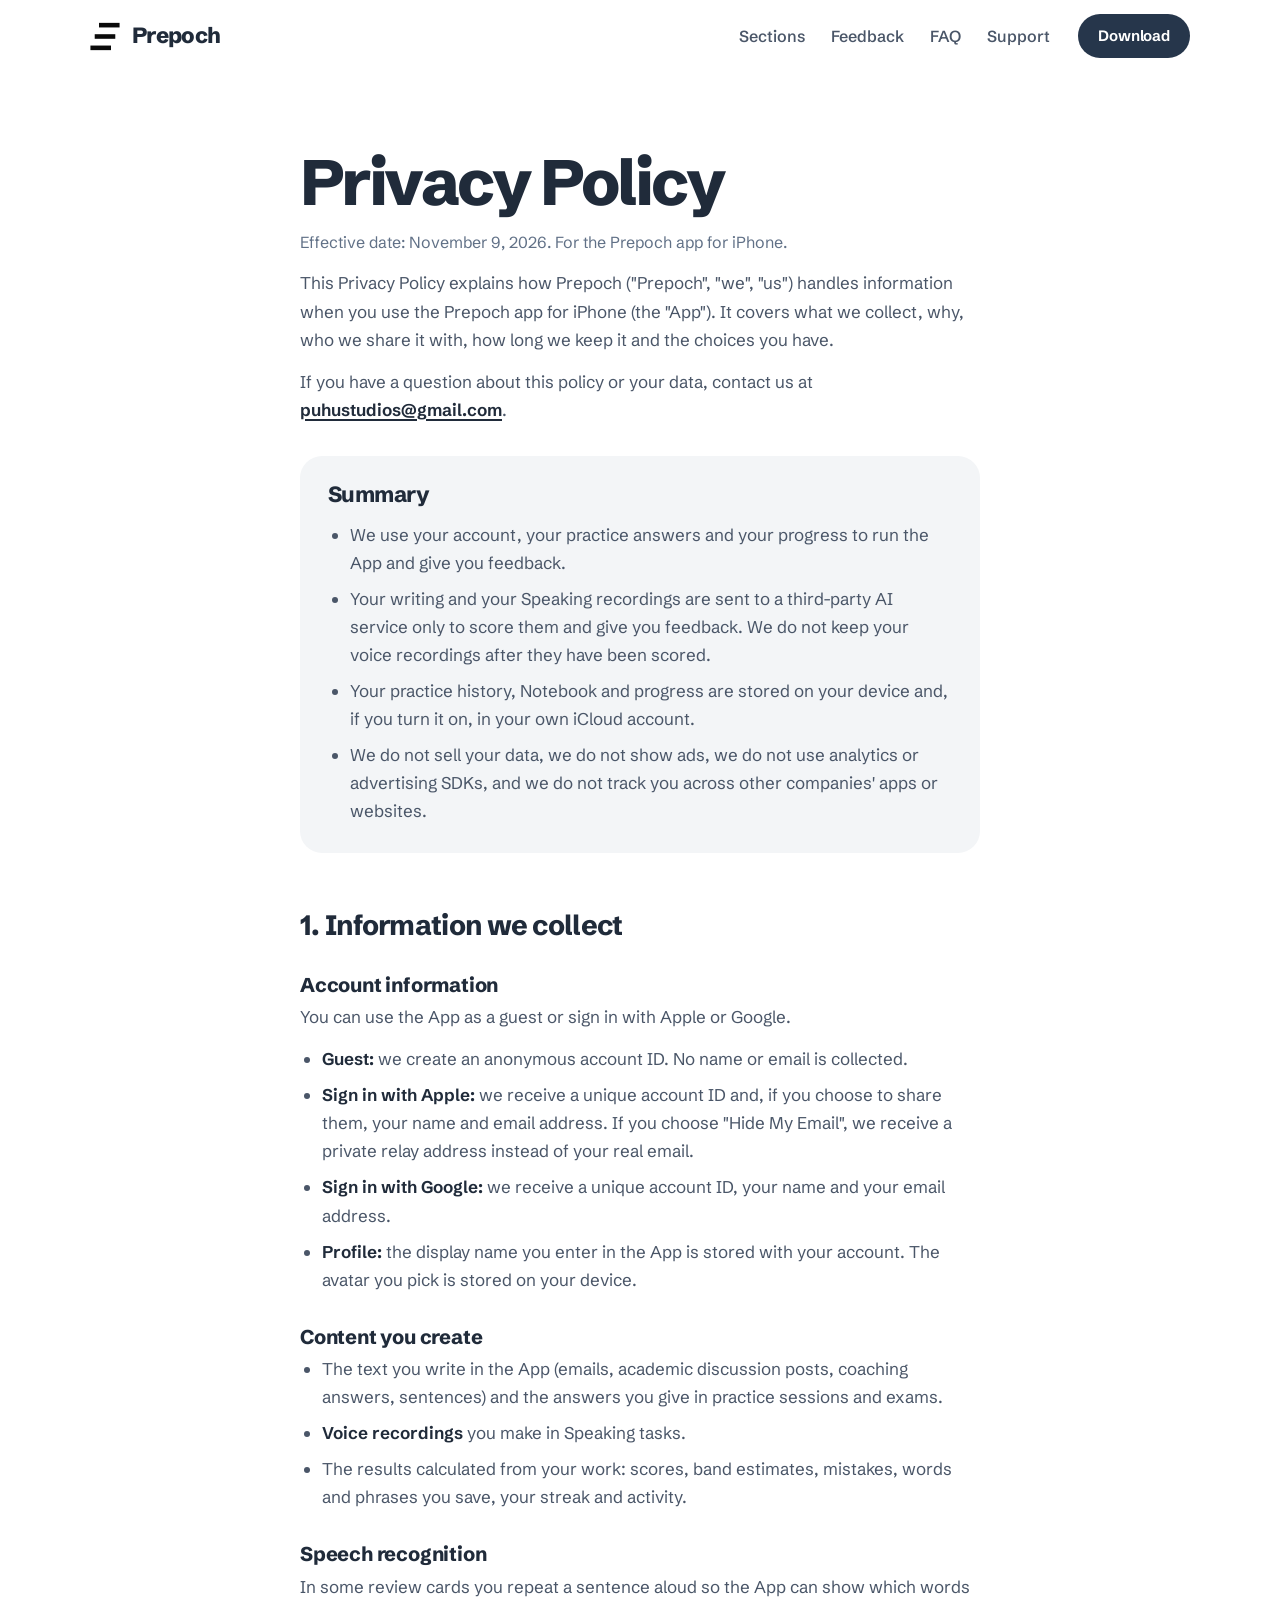
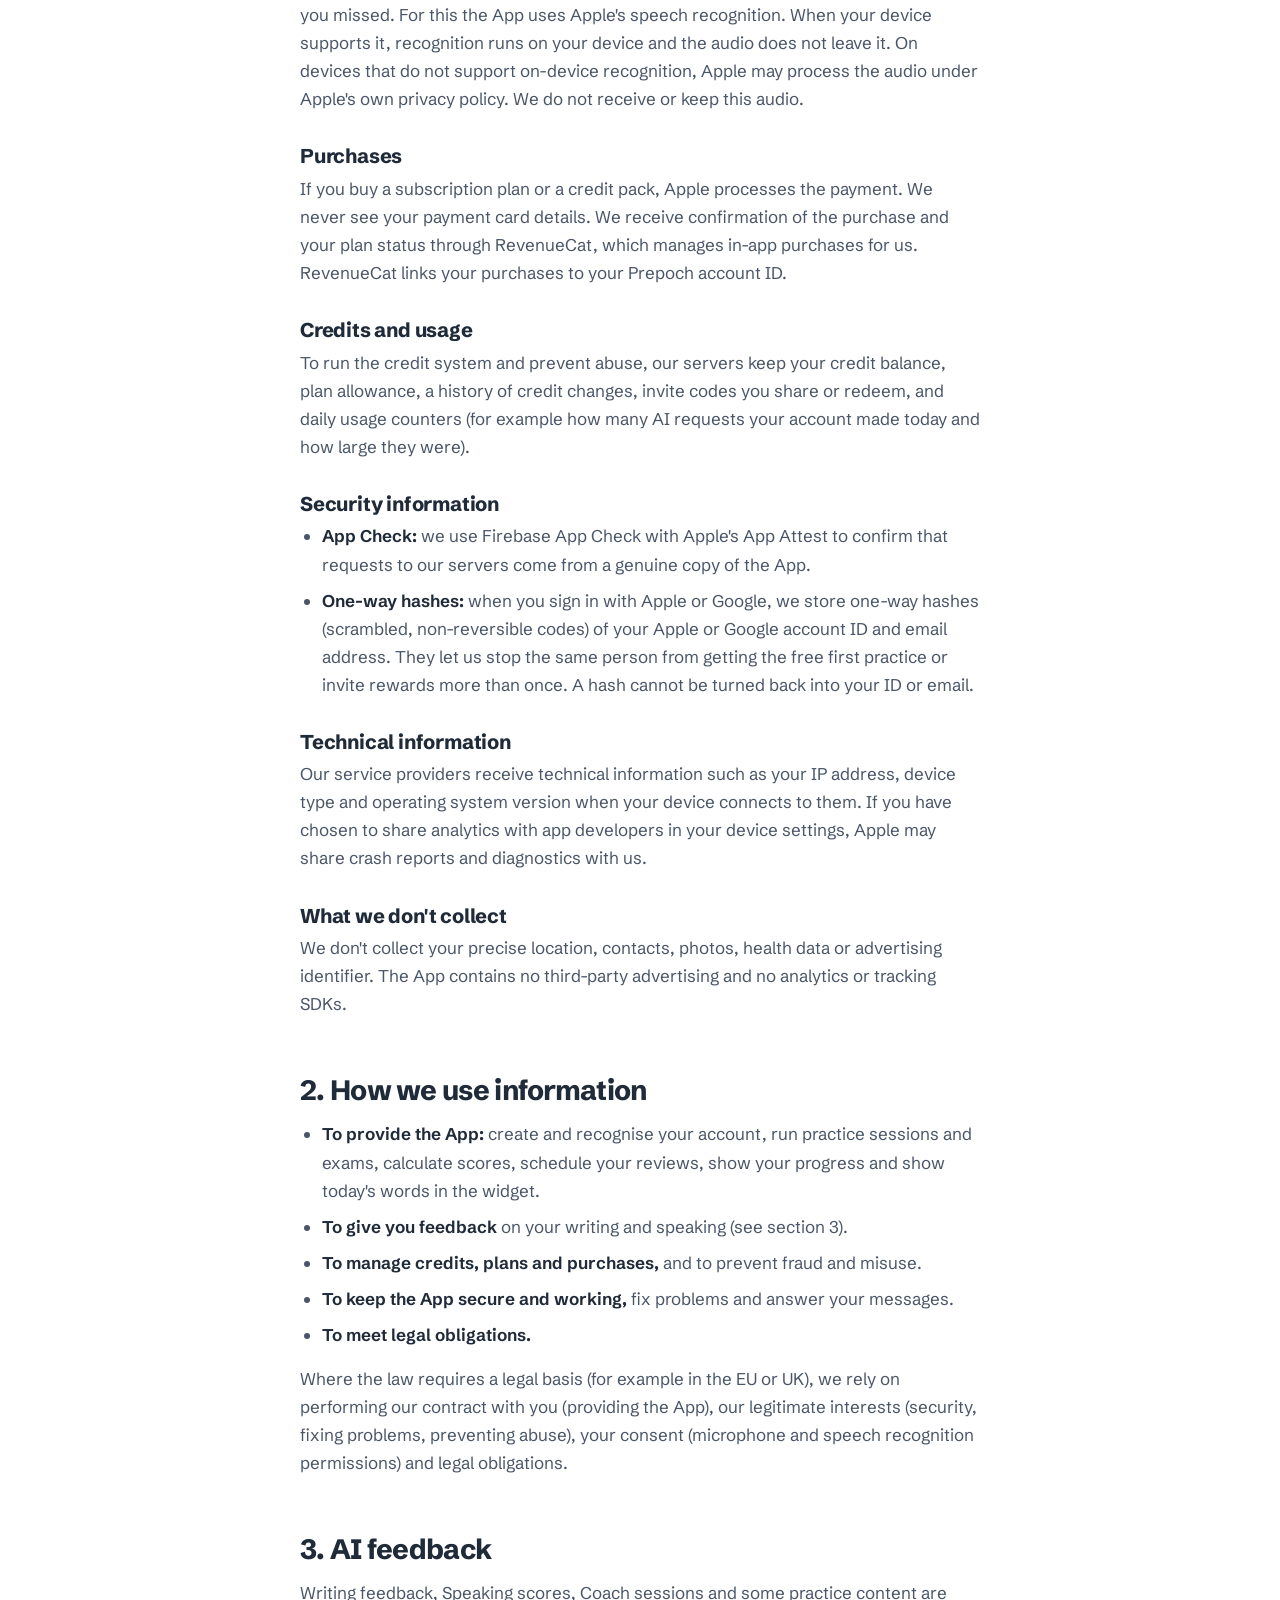
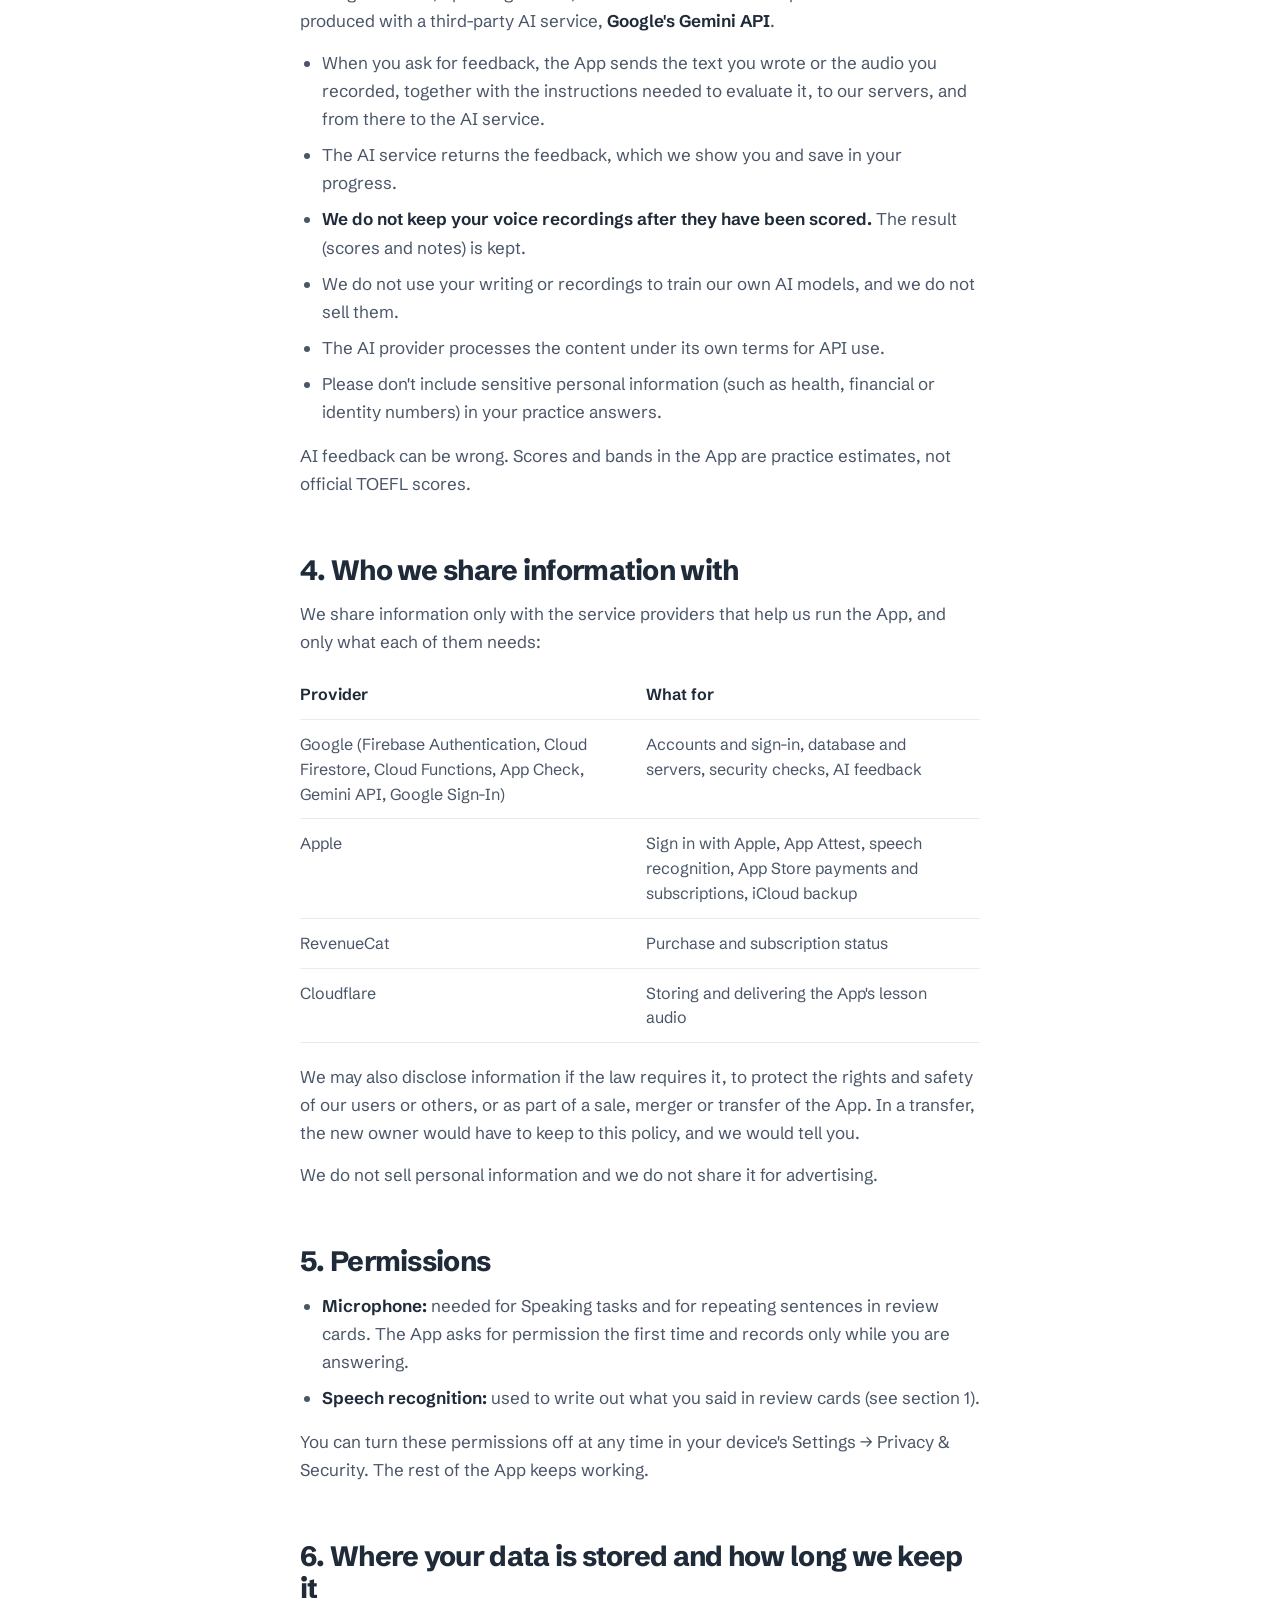
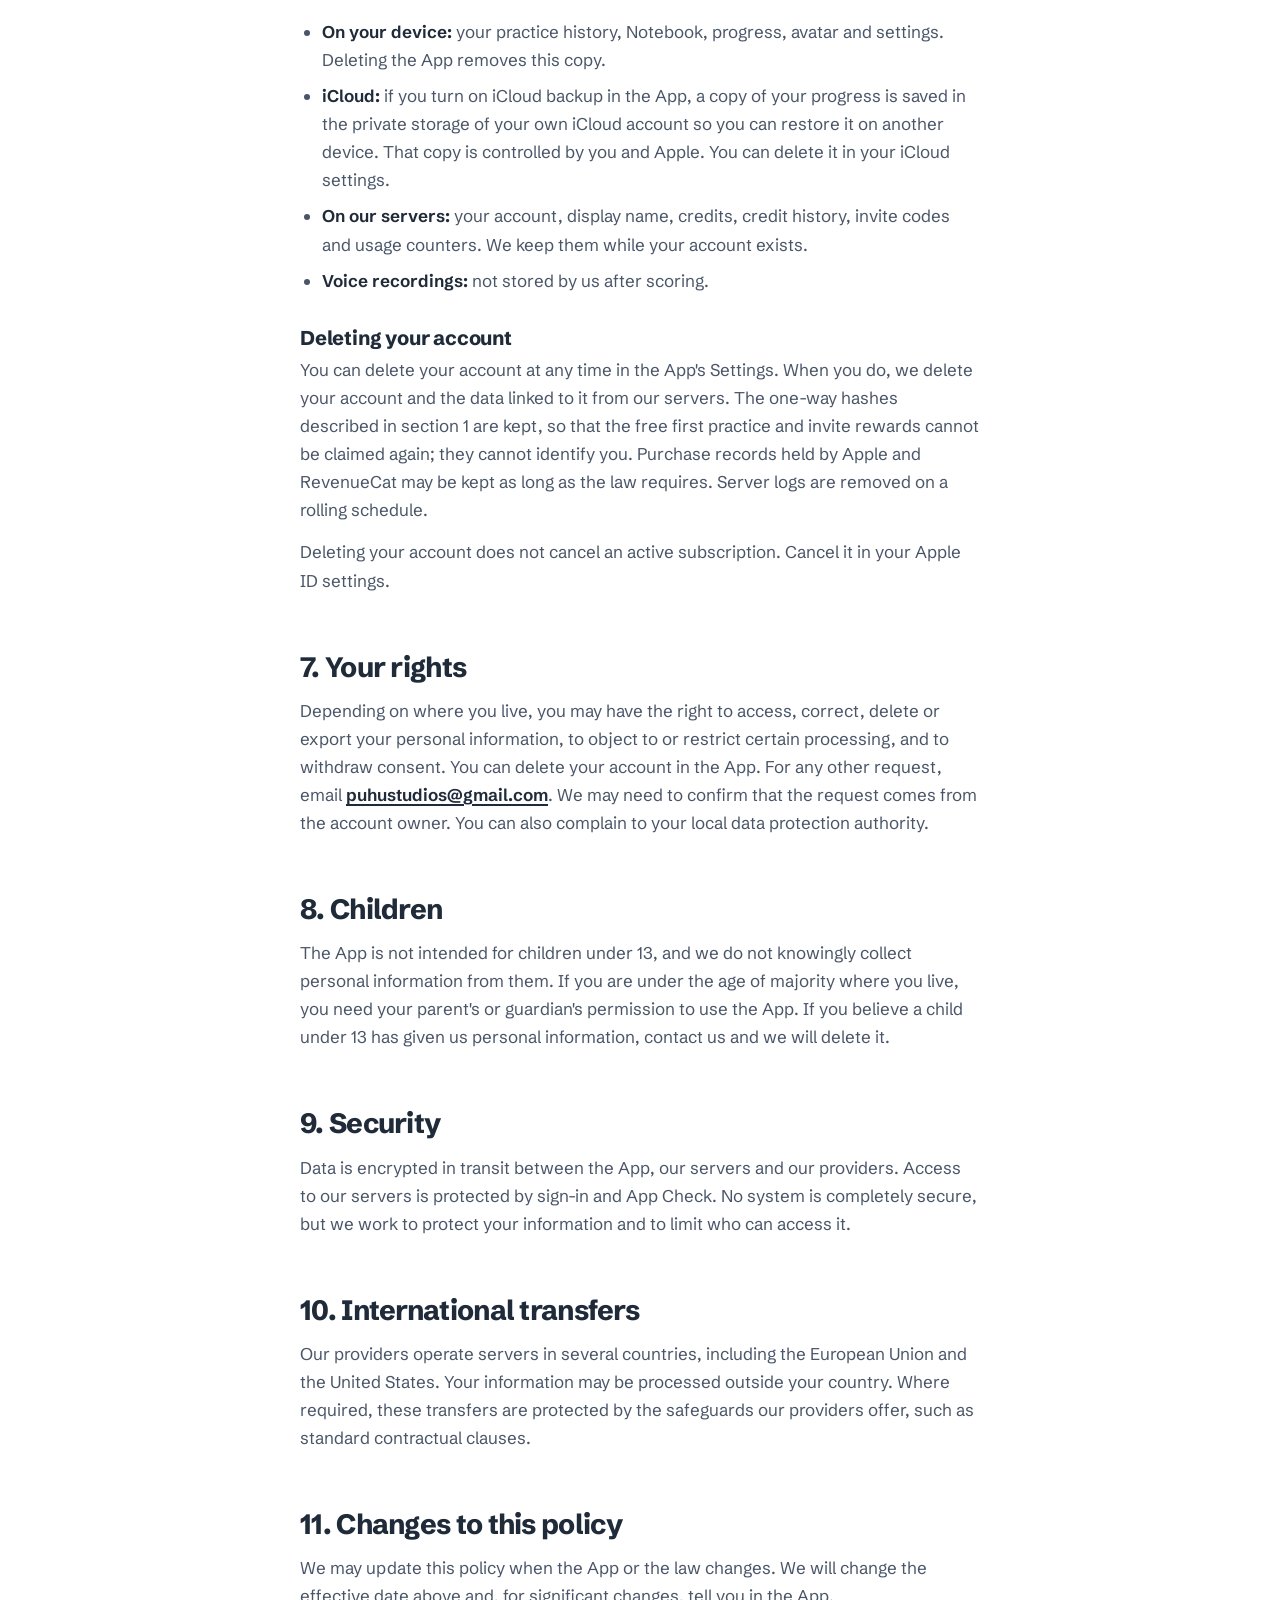
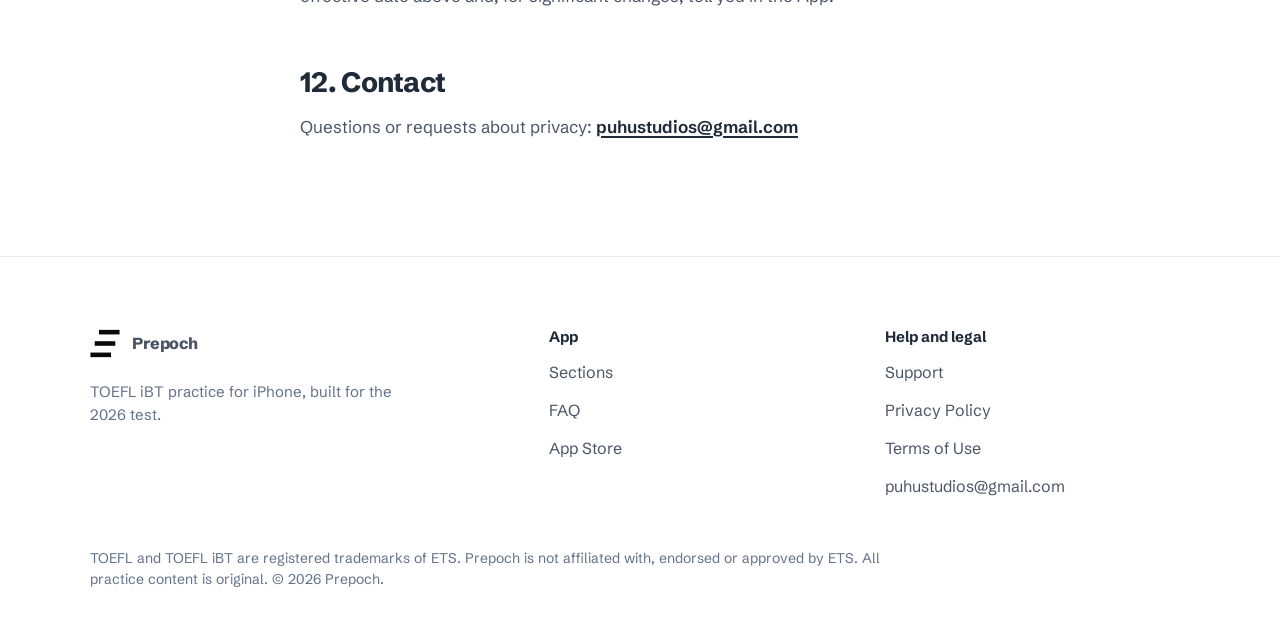
==== privacy.html @ bb74ba10 "Prepoch website" ====
<!doctype html>
<html lang="en">
<head>
<meta charset="utf-8">
<meta name="viewport" content="width=device-width, initial-scale=1">
<title>Privacy Policy | Prepoch</title>
<meta name="description" content="How Prepoch handles your information: what we collect, why, who we share it with and your choices.">
<meta name="theme-color" content="#FFFFFF">
<meta property="og:title" content="Privacy Policy | Prepoch">
<meta property="og:description" content="How Prepoch handles your information: what we collect, why, who we share it with and your choices.">
<meta property="og:image" content="assets/shots/today.webp">
<link rel="icon" type="image/svg+xml" href="assets/brand/mark.svg">
<link rel="icon" type="image/png" href="assets/brand/favicon.png">
<link rel="apple-touch-icon" href="assets/brand/apple-touch-icon.png">
<link rel="preconnect" href="https://fonts.googleapis.com">
<link rel="preconnect" href="https://fonts.gstatic.com" crossorigin>
<link href="https://fonts.googleapis.com/css2?family=Schibsted+Grotesk:wght@400..900&display=swap" rel="stylesheet">
<link rel="stylesheet" href="styles.css">
</head>
<body class="page-privacy">
<a class="skip" href="#main">Skip to content</a>
<header class="site-head">
  <div class="wrap head-row">
    <a class="brand" href="index.html" aria-label="Prepoch home"><img src="assets/brand/mark.svg" alt="" width="30" height="29">Prepoch</a>
    <nav class="nav" aria-label="Main">
      <a href="index.html#sections">Sections</a>
      <a href="index.html#feedback">Feedback</a>
      <a href="index.html#faq">FAQ</a>
      <a href="support.html">Support</a>
    </nav>
    <a class="btn" href="https://apps.apple.com/app/id6819005801">Download</a>
  </div>
</header>
<main id="main" class="doc">
  <h1>Privacy Policy</h1>
  <p class="meta">Effective date: November 9, 2026. For the Prepoch app for iPhone.</p>
  <p>This Privacy Policy explains how Prepoch ("Prepoch", "we", "us") handles information when you use the Prepoch app for iPhone (the "App"). It covers what we collect, why, who we share it with, how long we keep it and the choices you have.</p>
<p>If you have a question about this policy or your data, contact us at <strong><a href="mailto:puhustudios@gmail.com">puhustudios@gmail.com</a></strong>.</p>
<div class="summary-box"><h2>Summary</h2><ul><li>We use your account, your practice answers and your progress to run the App and give you feedback.</li><li>Your writing and your Speaking recordings are sent to a third-party AI service only to score them and give you feedback. We do not keep your voice recordings after they have been scored.</li><li>Your practice history, Notebook and progress are stored on your device and, if you turn it on, in your own iCloud account.</li><li>We do not sell your data, we do not show ads, we do not use analytics or advertising SDKs, and we do not track you across other companies' apps or websites.</li></ul></div>
<h2>1. Information we collect</h2>
<h3>Account information</h3>
<p>You can use the App as a guest or sign in with Apple or Google.</p>
<ul><li><strong>Guest:</strong> we create an anonymous account ID. No name or email is collected.</li><li><strong>Sign in with Apple:</strong> we receive a unique account ID and, if you choose to share them, your name and email address. If you choose "Hide My Email", we receive a private relay address instead of your real email.</li><li><strong>Sign in with Google:</strong> we receive a unique account ID, your name and your email address.</li><li><strong>Profile:</strong> the display name you enter in the App is stored with your account. The avatar you pick is stored on your device.</li></ul>
<h3>Content you create</h3>
<ul><li>The text you write in the App (emails, academic discussion posts, coaching answers, sentences) and the answers you give in practice sessions and exams.</li><li><strong>Voice recordings</strong> you make in Speaking tasks.</li><li>The results calculated from your work: scores, band estimates, mistakes, words and phrases you save, your streak and activity.</li></ul>
<h3>Speech recognition</h3>
<p>In some review cards you repeat a sentence aloud so the App can show which words you missed. For this the App uses Apple's speech recognition. When your device supports it, recognition runs on your device and the audio does not leave it. On devices that do not support on-device recognition, Apple may process the audio under Apple's own privacy policy. We do not receive or keep this audio.</p>
<h3>Purchases</h3>
<p>If you buy a subscription plan or a credit pack, Apple processes the payment. We never see your payment card details. We receive confirmation of the purchase and your plan status through RevenueCat, which manages in-app purchases for us. RevenueCat links your purchases to your Prepoch account ID.</p>
<h3>Credits and usage</h3>
<p>To run the credit system and prevent abuse, our servers keep your credit balance, plan allowance, a history of credit changes, invite codes you share or redeem, and daily usage counters (for example how many AI requests your account made today and how large they were).</p>
<h3>Security information</h3>
<ul><li><strong>App Check:</strong> we use Firebase App Check with Apple's App Attest to confirm that requests to our servers come from a genuine copy of the App.</li><li><strong>One-way hashes:</strong> when you sign in with Apple or Google, we store one-way hashes (scrambled, non-reversible codes) of your Apple or Google account ID and email address. They let us stop the same person from getting the free first practice or invite rewards more than once. A hash cannot be turned back into your ID or email.</li></ul>
<h3>Technical information</h3>
<p>Our service providers receive technical information such as your IP address, device type and operating system version when your device connects to them. If you have chosen to share analytics with app developers in your device settings, Apple may share crash reports and diagnostics with us.</p>
<h3>What we don't collect</h3>
<p>We don't collect your precise location, contacts, photos, health data or advertising identifier. The App contains no third-party advertising and no analytics or tracking SDKs.</p>
<h2>2. How we use information</h2>
<ul><li><strong>To provide the App:</strong> create and recognise your account, run practice sessions and exams, calculate scores, schedule your reviews, show your progress and show today's words in the widget.</li><li><strong>To give you feedback</strong> on your writing and speaking (see section 3).</li><li><strong>To manage credits, plans and purchases,</strong> and to prevent fraud and misuse.</li><li><strong>To keep the App secure and working,</strong> fix problems and answer your messages.</li><li><strong>To meet legal obligations.</strong></li></ul>
<p>Where the law requires a legal basis (for example in the EU or UK), we rely on performing our contract with you (providing the App), our legitimate interests (security, fixing problems, preventing abuse), your consent (microphone and speech recognition permissions) and legal obligations.</p>
<h2>3. AI feedback</h2>
<p>Writing feedback, Speaking scores, Coach sessions and some practice content are produced with a third-party AI service, <strong>Google's Gemini API</strong>.</p>
<ul><li>When you ask for feedback, the App sends the text you wrote or the audio you recorded, together with the instructions needed to evaluate it, to our servers, and from there to the AI service.</li><li>The AI service returns the feedback, which we show you and save in your progress.</li><li><strong>We do not keep your voice recordings after they have been scored.</strong> The result (scores and notes) is kept.</li><li>We do not use your writing or recordings to train our own AI models, and we do not sell them.</li><li>The AI provider processes the content under its own terms for API use.</li><li>Please don't include sensitive personal information (such as health, financial or identity numbers) in your practice answers.</li></ul>
<p>AI feedback can be wrong. Scores and bands in the App are practice estimates, not official TOEFL scores.</p>
<h2>4. Who we share information with</h2>
<p>We share information only with the service providers that help us run the App, and only what each of them needs:</p>
<table><thead><tr><th>Provider</th><th>What for</th></tr></thead><tbody><tr><td>Google (Firebase Authentication, Cloud Firestore, Cloud Functions, App Check, Gemini API, Google Sign-In)</td><td>Accounts and sign-in, database and servers, security checks, AI feedback</td></tr><tr><td>Apple</td><td>Sign in with Apple, App Attest, speech recognition, App Store payments and subscriptions, iCloud backup</td></tr><tr><td>RevenueCat</td><td>Purchase and subscription status</td></tr><tr><td>Cloudflare</td><td>Storing and delivering the App's lesson audio</td></tr></tbody></table>
<p>We may also disclose information if the law requires it, to protect the rights and safety of our users or others, or as part of a sale, merger or transfer of the App. In a transfer, the new owner would have to keep to this policy, and we would tell you.</p>
<p>We do not sell personal information and we do not share it for advertising.</p>
<h2>5. Permissions</h2>
<ul><li><strong>Microphone:</strong> needed for Speaking tasks and for repeating sentences in review cards. The App asks for permission the first time and records only while you are answering.</li><li><strong>Speech recognition:</strong> used to write out what you said in review cards (see section 1).</li></ul>
<p>You can turn these permissions off at any time in your device's Settings → Privacy &amp; Security. The rest of the App keeps working.</p>
<h2>6. Where your data is stored and how long we keep it</h2>
<ul><li><strong>On your device:</strong> your practice history, Notebook, progress, avatar and settings. Deleting the App removes this copy.</li><li><strong>iCloud:</strong> if you turn on iCloud backup in the App, a copy of your progress is saved in the private storage of your own iCloud account so you can restore it on another device. That copy is controlled by you and Apple. You can delete it in your iCloud settings.</li><li><strong>On our servers:</strong> your account, display name, credits, credit history, invite codes and usage counters. We keep them while your account exists.</li><li><strong>Voice recordings:</strong> not stored by us after scoring.</li></ul>
<h3>Deleting your account</h3>
<p>You can delete your account at any time in the App's Settings. When you do, we delete your account and the data linked to it from our servers. The one-way hashes described in section 1 are kept, so that the free first practice and invite rewards cannot be claimed again; they cannot identify you. Purchase records held by Apple and RevenueCat may be kept as long as the law requires. Server logs are removed on a rolling schedule.</p>
<p>Deleting your account does not cancel an active subscription. Cancel it in your Apple ID settings.</p>
<h2>7. Your rights</h2>
<p>Depending on where you live, you may have the right to access, correct, delete or export your personal information, to object to or restrict certain processing, and to withdraw consent. You can delete your account in the App. For any other request, email <strong><a href="mailto:puhustudios@gmail.com">puhustudios@gmail.com</a></strong>. We may need to confirm that the request comes from the account owner. You can also complain to your local data protection authority.</p>
<h2>8. Children</h2>
<p>The App is not intended for children under 13, and we do not knowingly collect personal information from them. If you are under the age of majority where you live, you need your parent's or guardian's permission to use the App. If you believe a child under 13 has given us personal information, contact us and we will delete it.</p>
<h2>9. Security</h2>
<p>Data is encrypted in transit between the App, our servers and our providers. Access to our servers is protected by sign-in and App Check. No system is completely secure, but we work to protect your information and to limit who can access it.</p>
<h2>10. International transfers</h2>
<p>Our providers operate servers in several countries, including the European Union and the United States. Your information may be processed outside your country. Where required, these transfers are protected by the safeguards our providers offer, such as standard contractual clauses.</p>
<h2>11. Changes to this policy</h2>
<p>We may update this policy when the App or the law changes. We will change the effective date above and, for significant changes, tell you in the App.</p>
<h2>12. Contact</h2>
<p>Questions or requests about privacy: <strong><a href="mailto:puhustudios@gmail.com">puhustudios@gmail.com</a></strong></p>
</main>
<footer class="site-foot">
  <div class="wrap">
    <div class="foot-grid">
      <div>
        <a class="brand" href="index.html"><img src="assets/brand/mark.svg" alt="" width="30" height="29">Prepoch</a>
        <p class="small" style="margin-top:14px;max-width:22em">TOEFL iBT practice for iPhone, built for the 2026 test.</p>
      </div>
      <div>
        <h2>App</h2>
        <ul>
          <li><a href="index.html#sections">Sections</a></li>
          <li><a href="index.html#faq">FAQ</a></li>
          <li><a href="https://apps.apple.com/app/id6819005801">App Store</a></li>
        </ul>
      </div>
      <div>
        <h2>Help and legal</h2>
        <ul>
          <li><a href="support.html">Support</a></li>
          <li><a href="privacy.html">Privacy Policy</a></li>
          <li><a href="terms.html">Terms of Use</a></li>
          <li><a href="mailto:puhustudios@gmail.com">puhustudios@gmail.com</a></li>
        </ul>
      </div>
    </div>
    <p class="foot-note">TOEFL and TOEFL iBT are registered trademarks of ETS. Prepoch is not affiliated with, endorsed or approved by ETS. All practice content is original. © 2026 Prepoch.</p>
  </div>
</footer>
<script>
  // The header gets a hairline once the page has scrolled.
  const h = document.querySelector('.site-head');
  const onScroll = () => h.classList.toggle('scrolled', window.scrollY > 8);
  addEventListener('scroll', onScroll, { passive: true }); onScroll();
</script>
</body>
</html>
---- styles.css ----
/* Prepoch website — 10 Nov 2026.
   The page is built like the app's Study screen: a white page, navy ink, and the app's own category colours used
   as large flat blocks with the real screens rising out of them. One family (Schibsted Grotesk), no gradients,
   no card shadows. */

:root {
  --ink: #202B3A;
  --ink-2: #4A5668;
  --muted: #617187;
  --navy: #26364B;
  --navy-press: #1C2A3B;
  --page: #FFFFFF;
  --surface: #F3F5F7;
  --line: #E8EBEF;

  --reading: #80CCA3;
  --listening: #F18E7D;
  --writing: #D1E7F5;
  --speaking: #F6E69B;
  --vocabulary: #B49AF5;
  --grammar: #F8C1E2;
  --warmup: #F4BD85;
  --review: #D2ED86;

  --font: "Schibsted Grotesk", system-ui, -apple-system, "Segoe UI", sans-serif;
  --max: 1180px;
  --gutter: clamp(16px, 4vw, 40px);
  --r-block: 32px;
  --r-phone: 34px;
}

*, *::before, *::after { box-sizing: border-box; }
html { -webkit-text-size-adjust: 100%; scroll-behavior: smooth; }
@media (prefers-reduced-motion: reduce) { html { scroll-behavior: auto; } }
body {
  margin: 0;
  background: var(--page);
  color: var(--ink);
  font-family: var(--font);
  font-size: 18px;
  line-height: 1.55;
  -webkit-font-smoothing: antialiased;
  text-rendering: optimizeLegibility;
}
img { display: block; max-width: 100%; height: auto; }
a { color: inherit; }
:focus-visible { outline: 3px solid var(--navy); outline-offset: 3px; border-radius: 6px; }

.wrap { width: 100%; max-width: var(--max); margin: 0 auto; padding: 0 var(--gutter); }
.skip { position: absolute; left: -9999px; top: 8px; background: var(--navy); color: #fff; padding: 10px 16px; border-radius: 10px; z-index: 10; }
.skip:focus { left: 16px; }

/* ── Type ─────────────────────────────────────────── */
h1, h2, h3 { margin: 0; color: var(--ink); font-weight: 750; letter-spacing: -0.025em; }
h1 { font-size: clamp(46px, 7.4vw, 92px); line-height: 0.98; letter-spacing: -0.04em; font-weight: 800; }
h2 { font-size: clamp(34px, 4.6vw, 58px); line-height: 1.02; letter-spacing: -0.035em; }
h3 { font-size: clamp(26px, 2.6vw, 34px); line-height: 1.08; }
p { margin: 0; }
.lede { font-size: clamp(19px, 1.7vw, 22px); line-height: 1.5; color: var(--ink-2); max-width: 36em; }
.small { font-size: 15px; color: var(--muted); }

/* ── Buttons ─────────────────────────────────────── */
.btn {
  display: inline-flex; align-items: center; justify-content: center; gap: 10px;
  min-height: 56px; padding: 0 28px; border-radius: 999px;
  background: var(--navy); color: #fff; text-decoration: none;
  font-weight: 650; font-size: 17px; letter-spacing: -0.01em;
  transition: background-color .15s ease;
}
.btn:hover { background: var(--navy-press); }
.btn svg { width: 18px; height: 18px; flex: none; }
.link { font-weight: 600; text-decoration: underline; text-decoration-thickness: 1.5px; text-underline-offset: 4px; }
.link:hover { text-decoration-color: var(--muted); }

/* ── Header ──────────────────────────────────────── */
.site-head { position: sticky; top: 0; z-index: 5; background: rgba(255,255,255,.92); backdrop-filter: saturate(1.4) blur(14px); -webkit-backdrop-filter: saturate(1.4) blur(14px); border-bottom: 1px solid transparent; }
.site-head.scrolled { border-bottom-color: var(--line); }
.head-row { display: flex; align-items: center; gap: 28px; min-height: 72px; }
.brand { display: inline-flex; align-items: center; gap: 12px; text-decoration: none; font-weight: 800; font-size: 22px; letter-spacing: -0.03em; }
.brand img { width: 30px; height: 29px; }   /* the app's three-step mark, no tile */
.nav { display: flex; gap: 26px; margin-left: auto; }
.nav a { text-decoration: none; font-size: 16px; font-weight: 550; color: var(--ink-2); }
.nav a:hover { color: var(--ink); }
.head-row .btn { min-height: 44px; padding: 0 20px; font-size: 15px; }
@media (max-width: 820px) { .nav { display: none; } .head-row .btn { margin-left: auto; } }

/* ── Hero ────────────────────────────────────────── */
.hero { padding: clamp(40px, 7vw, 96px) 0 clamp(56px, 8vw, 110px); }
.hero-grid { display: grid; grid-template-columns: 1.15fr 0.85fr; gap: clamp(32px, 5vw, 72px); align-items: center; }
.hero h1 { max-width: 9.5em; }
.hero .lede { margin-top: 28px; }
.hero-actions { display: flex; flex-wrap: wrap; align-items: center; gap: 18px 26px; margin-top: 36px; }
.hero-note { margin-top: 18px; font-size: 15px; color: var(--muted); }
.hero-art { position: relative; background: var(--review); border-radius: var(--r-block); padding: 40px 0 0; overflow: hidden; display: flex; justify-content: center; min-height: 560px; }
.hero-art .phone { width: min(78%, 330px); }
@media (max-width: 900px) {
  .hero-grid { grid-template-columns: 1fr; }
  .hero-art { min-height: 0; padding-top: 32px; max-height: 620px; }
}

/* ── Phone (a screen in a white bezel that runs off the bottom, as in the App Store images) ── */
.phone {
  background: #fff; padding: 9px 9px 0; border-radius: var(--r-phone) var(--r-phone) 0 0;
  box-shadow: 0 30px 60px -28px rgba(32, 43, 58, .45);
}
.phone img { border-radius: calc(var(--r-phone) - 9px) calc(var(--r-phone) - 9px) 0 0; width: 100%; }

/* ── Intro to the six cards ─────────────────────── */
.section { padding: clamp(56px, 7vw, 104px) 0; }
.section-head { display: grid; grid-template-columns: 1fr 1fr; gap: 24px 64px; align-items: end; margin-bottom: clamp(36px, 5vw, 64px); }
.section-head .lede { justify-self: start; }
@media (max-width: 820px) { .section-head { grid-template-columns: 1fr; } }

/* ── The six study cards: the page's one bold move ── */
.cards { display: grid; grid-template-columns: repeat(2, 1fr); gap: clamp(14px, 1.8vw, 24px); }
.card {
  position: relative; overflow: hidden; border-radius: var(--r-block);
  padding: clamp(28px, 3.4vw, 44px) clamp(26px, 3.4vw, 44px) 0;
  min-height: 640px; display: flex; flex-direction: column;
}
.card h3 { font-size: clamp(34px, 3.6vw, 48px); letter-spacing: -0.035em; }
.card p { margin-top: 12px; font-size: 17px; line-height: 1.5; color: var(--ink); max-width: 25em; opacity: .86; }
.tasks { list-style: none; margin: 18px 0 0; padding: 0; display: flex; flex-wrap: wrap; gap: 8px; }
.tasks li { background: rgba(255,255,255,.55); border-radius: 999px; padding: 6px 14px; font-size: 15px; font-weight: 600; }
.card .phone { width: min(64%, 300px); margin: auto auto 0; transform: translateY(18px); box-shadow: 0 24px 50px -30px rgba(32, 43, 58, .5); }
.card.reading { background: var(--reading); }
.card.listening { background: var(--listening); }
.card.writing { background: var(--writing); }
.card.speaking { background: var(--speaking); }
.card.vocabulary { background: var(--vocabulary); }
.card.grammar { background: var(--grammar); }
@media (max-width: 760px) {
  .cards { grid-template-columns: 1fr; }
  .card { min-height: 0; }
  .card .phone { width: min(74%, 300px); margin-top: 34px; max-height: 420px; overflow: hidden; }
}

/* ── Feedback ─────────────────────────────────────── */
.split { display: grid; grid-template-columns: 0.9fr 1.1fr; gap: clamp(32px, 6vw, 88px); align-items: center; }
.points { margin-top: 36px; display: grid; gap: 26px; }
.point h3 { font-size: 21px; letter-spacing: -0.015em; line-height: 1.25; }
.point p { margin-top: 6px; color: var(--ink-2); font-size: 17px; }
.duo { background: var(--surface); border-radius: var(--r-block); padding: 44px clamp(20px, 3vw, 44px) 0; display: grid; grid-template-columns: 1fr 1fr; gap: clamp(14px, 2vw, 24px); align-items: end; overflow: hidden; }
.duo .phone:first-child { margin-bottom: 28px; }
@media (max-width: 900px) { .split { grid-template-columns: 1fr; } }

/* ── A day: a real sequence, so the steps are numbered ── */
.steps { list-style: none; margin: 0; padding: 0; display: grid; grid-template-columns: repeat(3, 1fr); gap: clamp(20px, 3vw, 40px); counter-reset: step; }
.steps li { border-top: 2px solid var(--ink); padding-top: 22px; counter-increment: step; }
.steps li::before { content: counter(step); display: block; font-size: 54px; font-weight: 800; letter-spacing: -0.04em; line-height: 1; margin-bottom: 18px; }
.steps h3 { font-size: 23px; letter-spacing: -0.015em; }
.steps p { margin-top: 10px; color: var(--ink-2); font-size: 17px; }
@media (max-width: 820px) { .steps { grid-template-columns: 1fr; } }

/* ── Scores: the 1–6 band scale ─────────────────── */
.scale { display: grid; grid-template-columns: repeat(6, 1fr); gap: 8px; margin-top: 8px; }
.band { background: var(--surface); border-radius: 18px; padding: 22px 18px 18px; min-height: 150px; display: flex; flex-direction: column; justify-content: space-between; }
.band b { font-size: clamp(40px, 4.4vw, 60px); font-weight: 800; letter-spacing: -0.04em; line-height: 1; }
.band span { font-size: 15px; font-weight: 650; color: var(--ink-2); }
.band.is-target { background: var(--navy); color: #fff; }
.band.is-target b, .band.is-target span { color: #fff; }
.scale-note { margin-top: 16px; }
@media (max-width: 640px) { .scale { grid-template-columns: repeat(3, 1fr); } .band { min-height: 112px; } }

/* ── Pricing ─────────────────────────────────────── */
.free { background: var(--warmup); border-radius: var(--r-block); padding: clamp(32px, 4vw, 56px); display: grid; grid-template-columns: 1.2fr 1fr; gap: 24px 48px; align-items: center; }
.free p { color: var(--ink); opacity: .86; }
.plans { display: grid; grid-template-columns: repeat(3, 1fr); gap: clamp(12px, 1.6vw, 20px); margin-top: clamp(14px, 1.6vw, 20px); }
.plan { border: 1.5px solid var(--line); border-radius: 26px; padding: 30px 28px; }
.plan h3 { font-size: 22px; letter-spacing: -0.015em; }
.plan .price { margin-top: 14px; font-size: 44px; font-weight: 800; letter-spacing: -0.04em; line-height: 1; }
.plan .price small { font-size: 17px; font-weight: 600; letter-spacing: 0; color: var(--muted); }
.plan p { margin-top: 14px; color: var(--ink-2); font-size: 16px; }
.plan.best { background: var(--navy); border-color: var(--navy); color: #fff; }
.plan.best h3, .plan.best .price, .plan.best p, .plan.best .price small { color: #fff; }
.plan.best p, .plan.best .price small { opacity: .8; }
.badge { display: inline-block; margin-left: 8px; padding: 3px 10px; border-radius: 999px; background: var(--writing); color: var(--ink); font-size: 13px; font-weight: 700; letter-spacing: 0; vertical-align: 3px; }
.price-note { margin-top: 18px; }
@media (max-width: 900px) { .free { grid-template-columns: 1fr; } .plans { grid-template-columns: 1fr; } }

/* ── FAQ ─────────────────────────────────────────── */
.faq { display: grid; grid-template-columns: 0.8fr 1.2fr; gap: 32px 72px; align-items: start; }
.faq-list { border-top: 1px solid var(--line); }
details { border-bottom: 1px solid var(--line); }
summary { list-style: none; cursor: pointer; display: flex; justify-content: space-between; gap: 20px; align-items: center; padding: 24px 0; font-size: 20px; font-weight: 650; letter-spacing: -0.015em; }
summary::-webkit-details-marker { display: none; }
summary::after { content: ""; flex: none; width: 12px; height: 12px; border-right: 2px solid var(--ink); border-bottom: 2px solid var(--ink); transform: rotate(45deg) translateY(-4px); transition: transform .2s ease; }
details[open] summary::after { transform: rotate(-135deg) translateY(-2px); }
details p { padding: 0 0 26px; color: var(--ink-2); max-width: 38em; }
@media (prefers-reduced-motion: reduce) { summary::after { transition: none; } }
@media (max-width: 900px) { .faq { grid-template-columns: 1fr; } }

/* ── Closing ─────────────────────────────────────── */
.closing { background: var(--navy); color: #fff; border-radius: var(--r-block); padding: clamp(40px, 6vw, 80px); display: grid; grid-template-columns: 1fr auto; align-items: end; gap: 28px 48px; }
@media (max-width: 700px) { .closing { grid-template-columns: 1fr; } .closing .btn { justify-self: start; } }
.closing h2 { color: #fff; max-width: 11em; }
.closing .btn { background: #fff; color: var(--navy); }
.closing .btn:hover { background: var(--surface); }

/* ── Footer ──────────────────────────────────────── */
.site-foot { padding: 72px 0 48px; margin-top: clamp(64px, 9vw, 120px); border-top: 1px solid var(--line); }
.foot-grid { display: grid; grid-template-columns: 1.4fr 1fr 1fr; gap: 32px; }
.foot-grid h2 { font-size: 15px; letter-spacing: 0; font-weight: 700; margin-bottom: 14px; }
.foot-grid ul { list-style: none; margin: 0; padding: 0; display: grid; gap: 10px; }
.foot-grid a { text-decoration: none; color: var(--ink-2); font-size: 16px; }
.foot-grid a:hover { color: var(--ink); text-decoration: underline; }
.foot-note { margin-top: 48px; font-size: 14px; color: var(--muted); max-width: 60em; }
@media (max-width: 760px) { .foot-grid { grid-template-columns: 1fr 1fr; } .foot-grid > :first-child { grid-column: 1 / -1; } }

/* ── Text pages (privacy, terms, support) ───────── */
.doc { max-width: 760px; margin: 0 auto; padding: clamp(40px, 6vw, 88px) var(--gutter) 0; }
.doc h1 { font-size: clamp(40px, 6vw, 64px); line-height: 1.02; }
.doc .meta { margin-top: 14px; color: var(--muted); font-size: 16px; }
.doc h2 { font-size: 28px; letter-spacing: -0.025em; margin: 56px 0 14px; line-height: 1.15; }
.doc h3 { font-size: 20px; letter-spacing: -0.01em; margin: 32px 0 8px; }
.doc p, .doc li { font-size: 17px; line-height: 1.65; color: var(--ink-2); }
.doc p { margin: 0 0 14px; }
.doc ul { padding-left: 22px; margin: 0 0 16px; }
.doc li { margin-bottom: 8px; }
.doc strong { color: var(--ink); font-weight: 650; }
.doc a { color: var(--ink); text-decoration-thickness: 1.5px; text-underline-offset: 3px; }
.doc table { width: 100%; border-collapse: collapse; margin: 8px 0 20px; font-size: 16px; }
.doc th, .doc td { text-align: left; vertical-align: top; padding: 12px 12px 12px 0; border-bottom: 1px solid var(--line); color: var(--ink-2); }
.doc th { color: var(--ink); font-weight: 650; }
.summary-box { background: var(--surface); border-radius: 22px; padding: 26px 28px 12px; margin: 32px 0 8px; }
.summary-box h2 { margin-top: 0; font-size: 22px; }
.contact-box { background: var(--writing); border-radius: 26px; padding: 30px; margin: 36px 0 12px; }
.contact-box h2 { margin: 0 0 8px; font-size: 26px; }
.contact-box p { color: var(--ink); }
.contact-box .btn { margin-top: 10px; }
.doc .btn { color: #fff; text-decoration: none; }
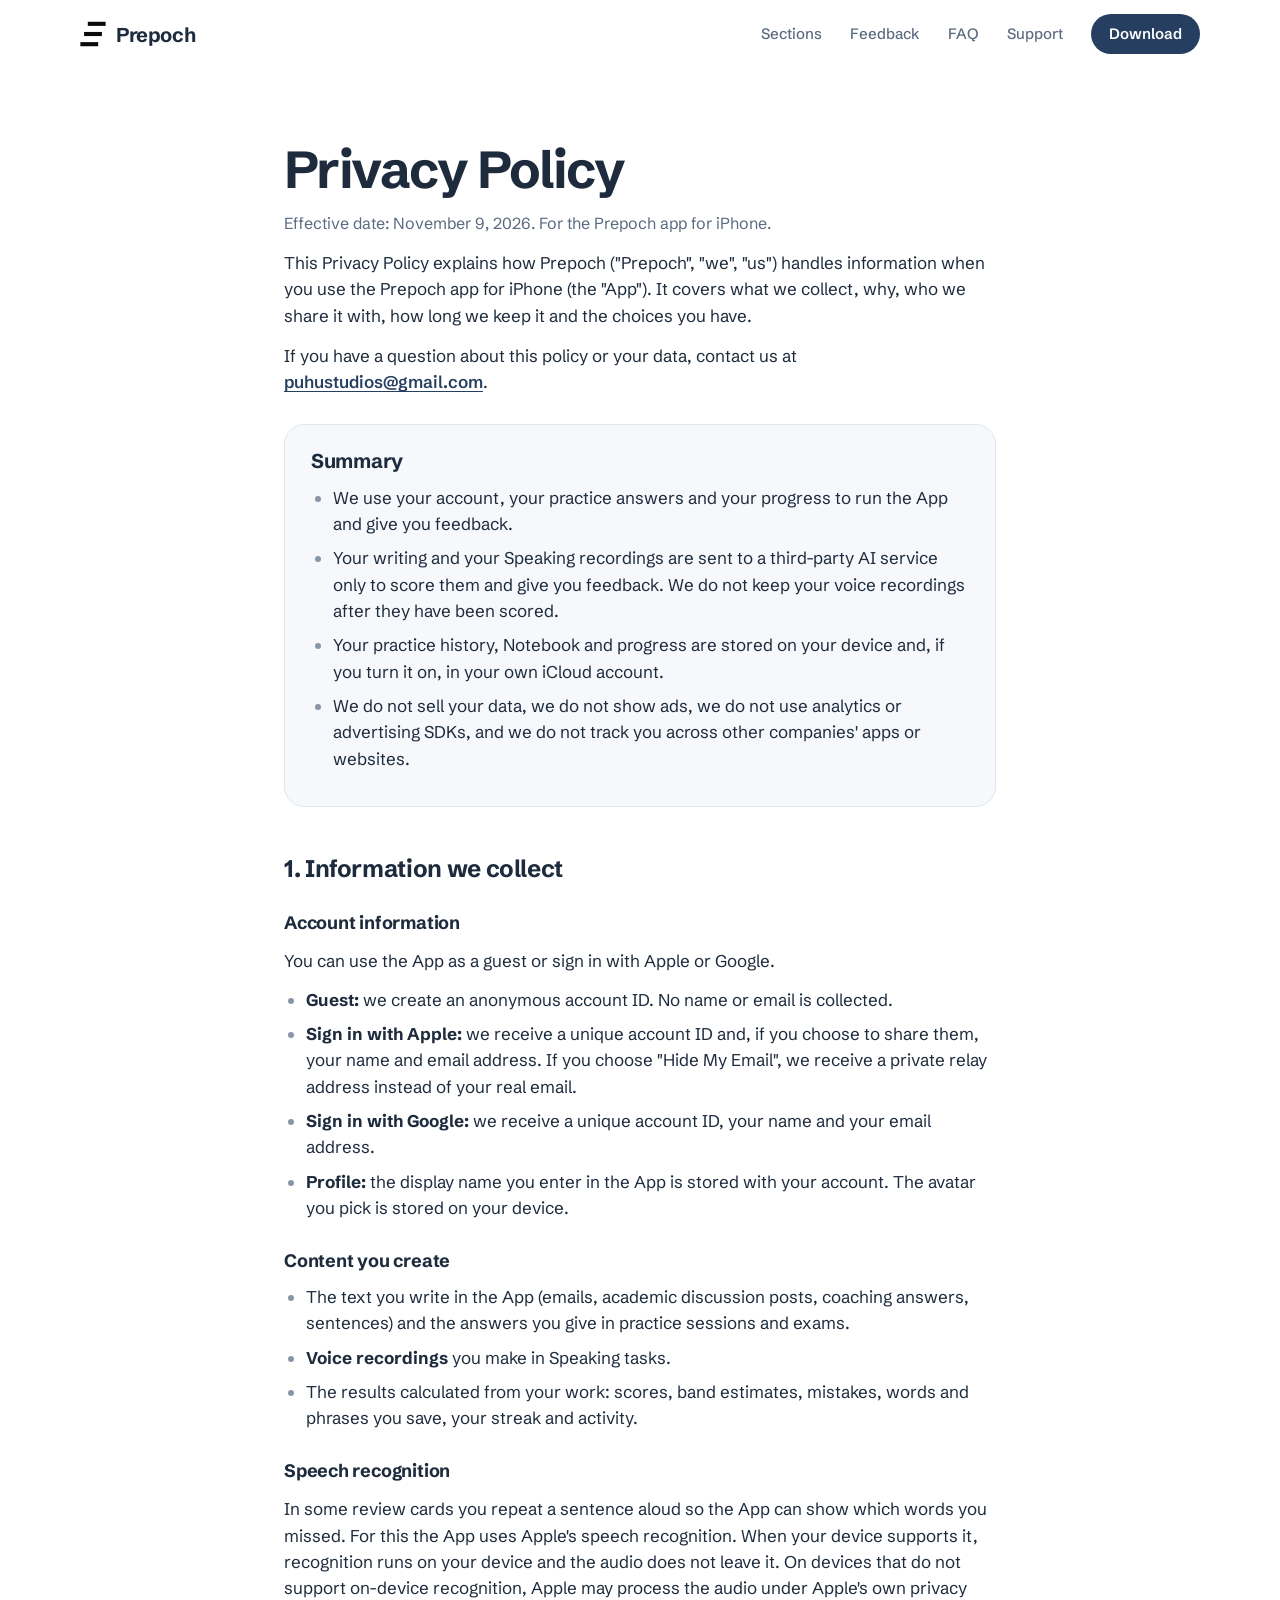
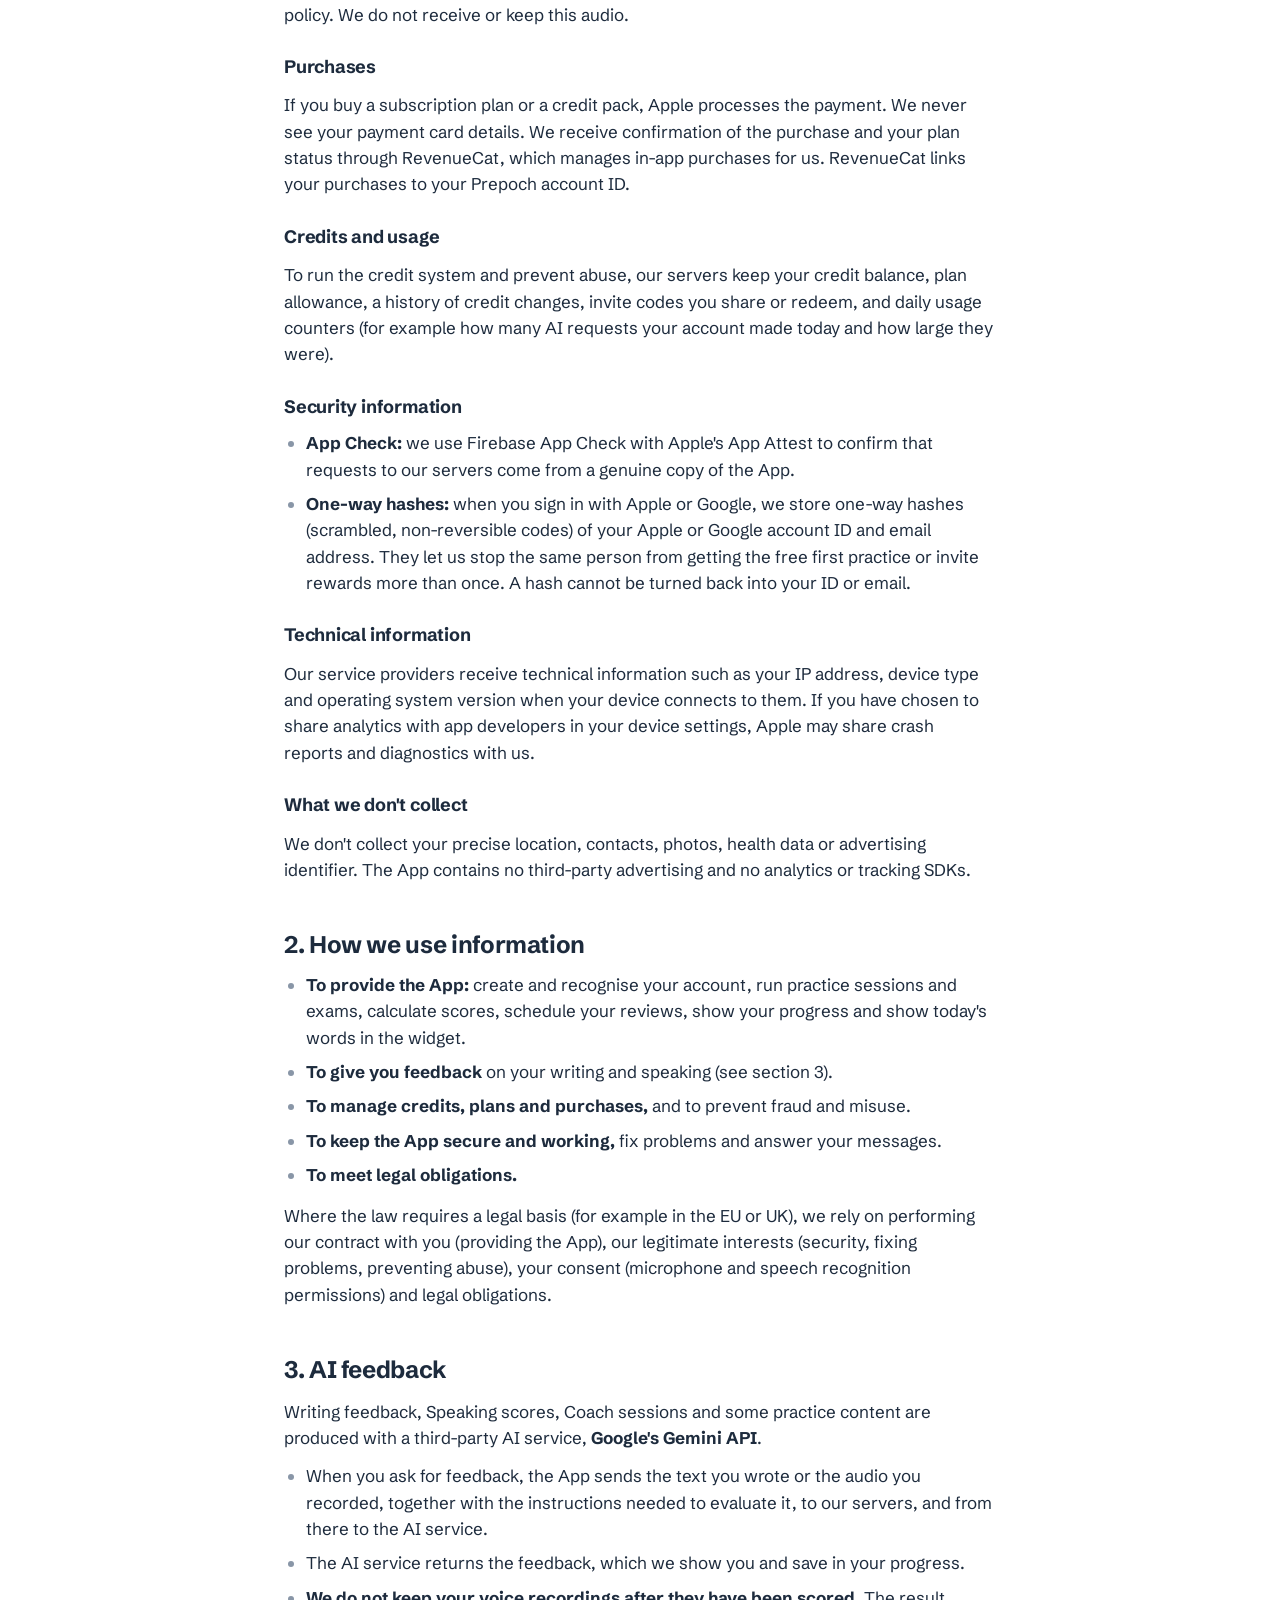
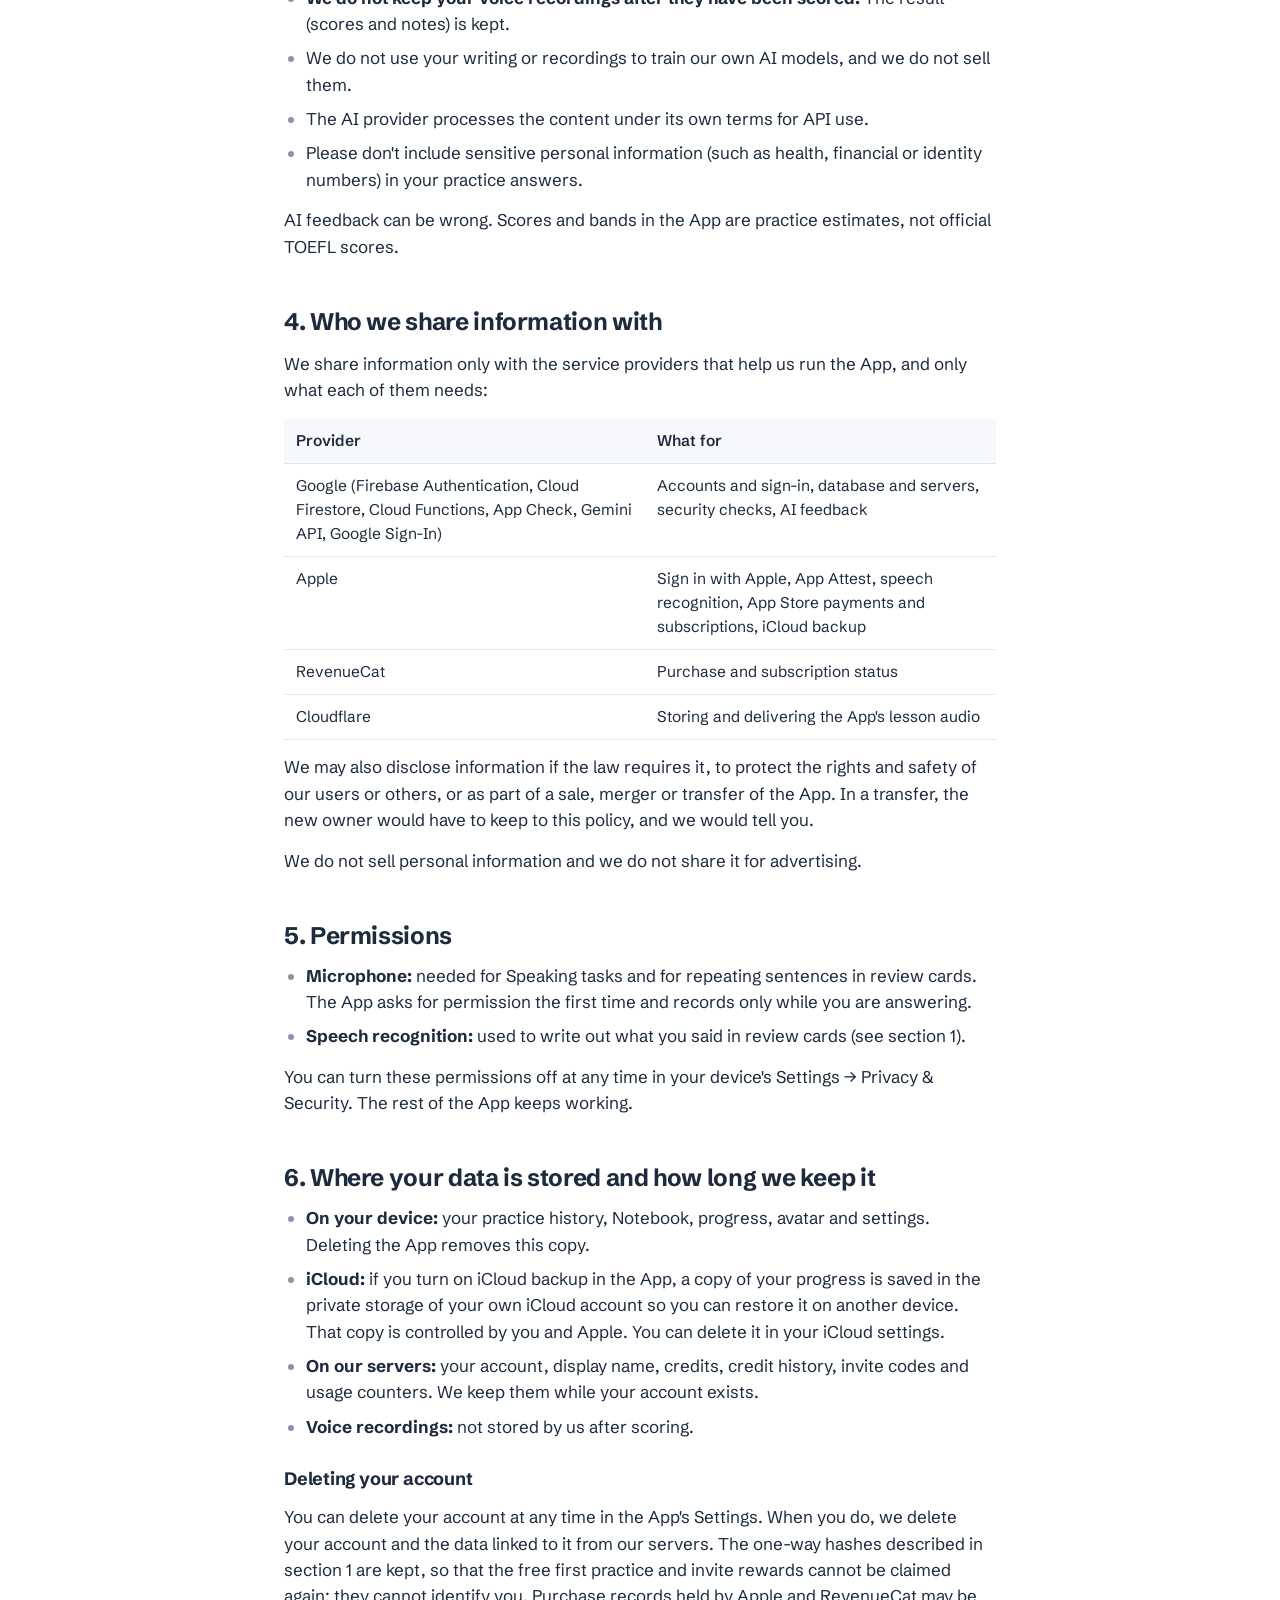
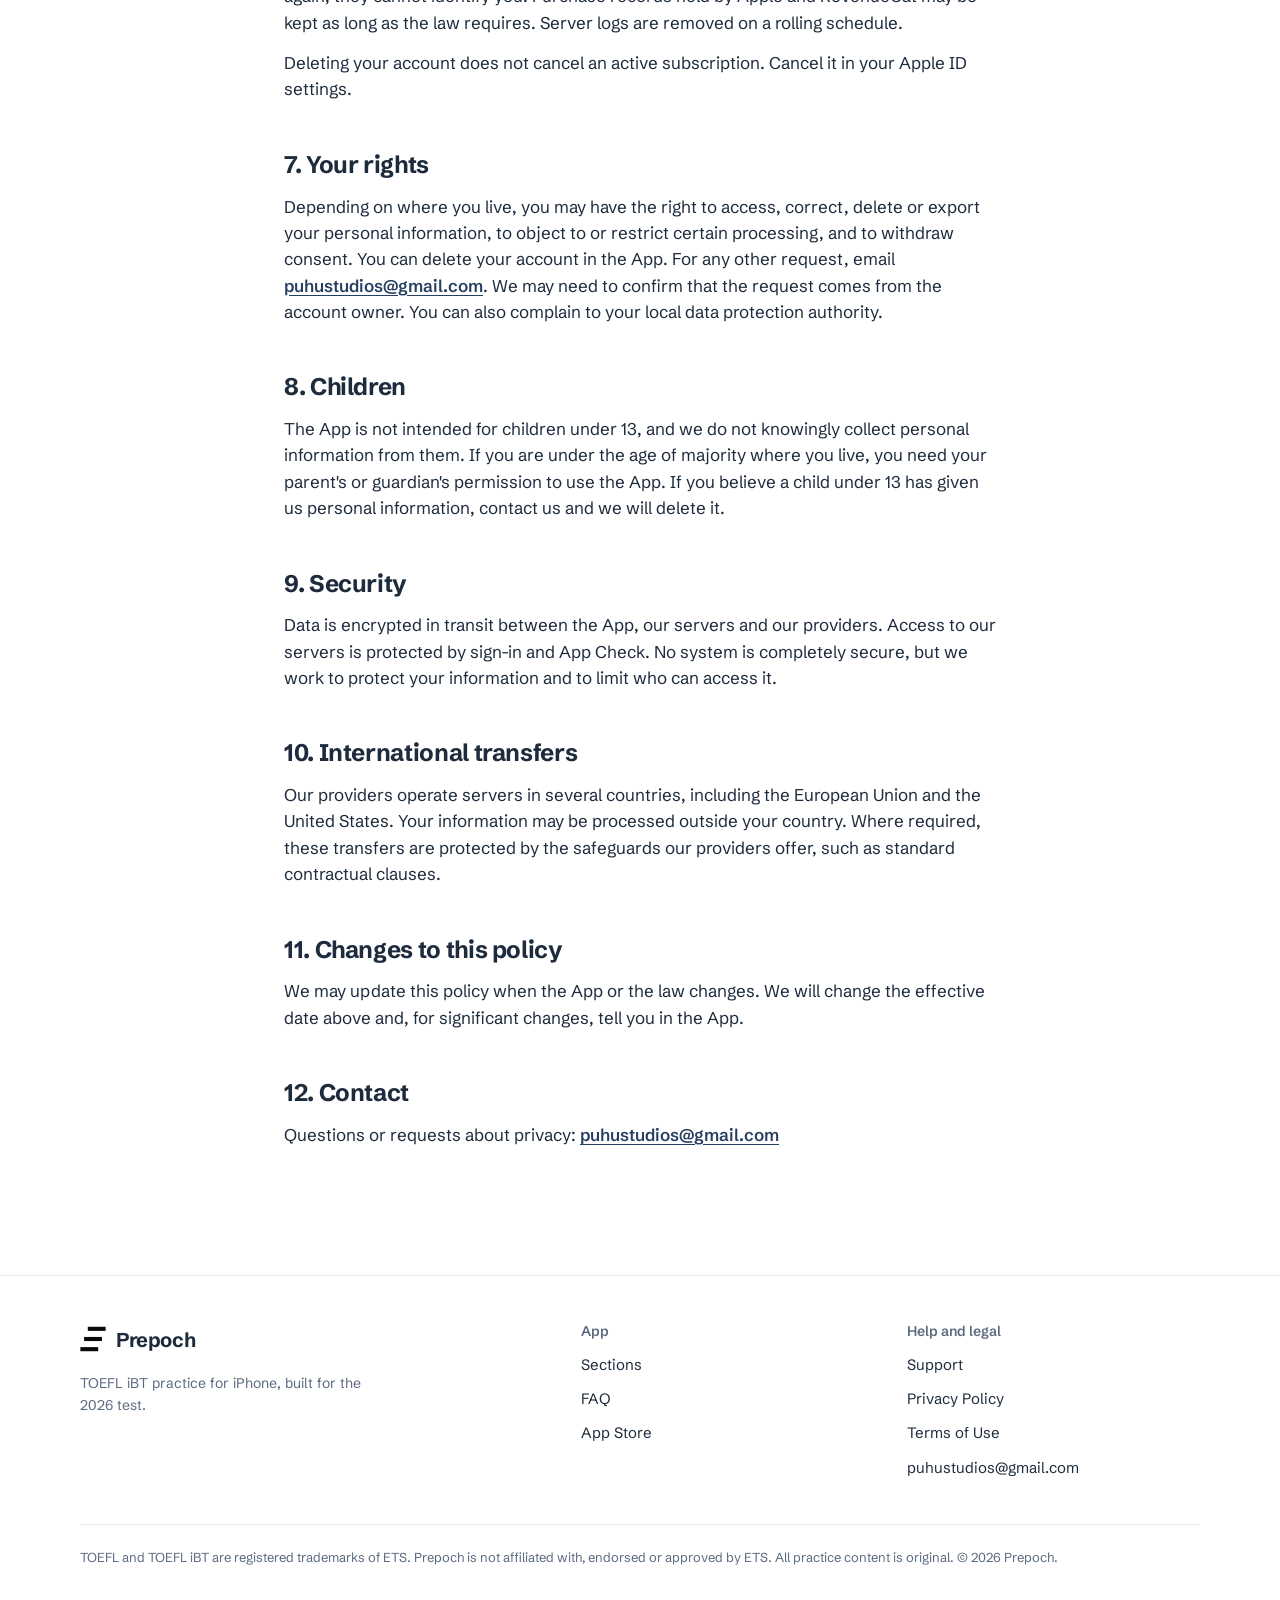
==== commit e91b4469: "Redesign website" ====
--- a/privacy.html
+++ b/privacy.html
@@ -6,22 +6,27 @@
 <title>Privacy Policy | Prepoch</title>
 <meta name="description" content="How Prepoch handles your information: what we collect, why, who we share it with and your choices.">
 <meta name="theme-color" content="#FFFFFF">
+<link rel="canonical" href="https://prepoch.puhustudios.com/privacy.html">
+<meta property="og:type" content="website">
+<meta property="og:url" content="https://prepoch.puhustudios.com/privacy.html">
 <meta property="og:title" content="Privacy Policy | Prepoch">
 <meta property="og:description" content="How Prepoch handles your information: what we collect, why, who we share it with and your choices.">
-<meta property="og:image" content="assets/shots/today.webp">
+<meta property="og:image" content="https://prepoch.puhustudios.com/assets/brand/og.jpg">
+<meta name="twitter:card" content="summary_large_image">
+<meta name="apple-itunes-app" content="app-id=6819005801">
 <link rel="icon" type="image/svg+xml" href="assets/brand/mark.svg">
 <link rel="icon" type="image/png" href="assets/brand/favicon.png">
 <link rel="apple-touch-icon" href="assets/brand/apple-touch-icon.png">
 <link rel="preconnect" href="https://fonts.googleapis.com">
 <link rel="preconnect" href="https://fonts.gstatic.com" crossorigin>
-<link href="https://fonts.googleapis.com/css2?family=Schibsted+Grotesk:wght@400..900&display=swap" rel="stylesheet">
+<link href="https://fonts.googleapis.com/css2?family=Schibsted+Grotesk:wght@400..800&display=swap" rel="stylesheet">
 <link rel="stylesheet" href="styles.css">
 </head>
 <body class="page-privacy">
 <a class="skip" href="#main">Skip to content</a>
 <header class="site-head">
   <div class="wrap head-row">
-    <a class="brand" href="index.html" aria-label="Prepoch home"><img src="assets/brand/mark.svg" alt="" width="30" height="29">Prepoch</a>
+    <a class="brand" href="index.html" aria-label="Prepoch home"><img src="assets/brand/mark.svg" alt="" width="26" height="25">Prepoch</a>
     <nav class="nav" aria-label="Main">
       <a href="index.html#sections">Sections</a>
       <a href="index.html#feedback">Feedback</a>
@@ -92,7 +97,7 @@
   <div class="wrap">
     <div class="foot-grid">
       <div>
-        <a class="brand" href="index.html"><img src="assets/brand/mark.svg" alt="" width="30" height="29">Prepoch</a>
+        <a class="brand" href="index.html"><img src="assets/brand/mark.svg" alt="" width="26" height="25">Prepoch</a>
         <p class="small" style="margin-top:14px;max-width:22em">TOEFL iBT practice for iPhone, built for the 2026 test.</p>
       </div>
       <div>
--- a/styles.css
+++ b/styles.css
@@ -1,17 +1,14 @@
-/* Prepoch website — 10 Nov 2026.
-   The page is built like the app's Study screen: a white page, navy ink, and the app's own category colours used
-   as large flat blocks with the real screens rising out of them. One family (Schibsted Grotesk), no gradients,
-   no card shadows. */
-
+/* Prepoch website. Tokens follow the app's final palette (9–10 Nov 2026). */
 :root {
-  --ink: #202B3A;
-  --ink-2: #4A5668;
-  --muted: #617187;
-  --navy: #26364B;
-  --navy-press: #1C2A3B;
+  --ink: #1D2B3D;
+  --navy: #263F60;
+  --navy-dark: #1C304B;
+  --text-2: #5A6A80;
+  --text-3: #8996A7;
   --page: #FFFFFF;
-  --surface: #F3F5F7;
-  --line: #E8EBEF;
+  --surface: #F6F8FB;
+  --surface-2: #EEF2F7;
+  --line: #E1E7EF;
 
   --reading: #80CCA3;
   --listening: #F18E7D;
@@ -19,213 +16,244 @@
   --speaking: #F6E69B;
   --vocabulary: #B49AF5;
   --grammar: #F8C1E2;
-  --warmup: #F4BD85;
-  --review: #D2ED86;
-
-  --font: "Schibsted Grotesk", system-ui, -apple-system, "Segoe UI", sans-serif;
-  --max: 1180px;
-  --gutter: clamp(16px, 4vw, 40px);
-  --r-block: 32px;
-  --r-phone: 34px;
-}
-
-*, *::before, *::after { box-sizing: border-box; }
+  --warmup: #F7CA91;
+  --review: #E8F48A;
+
+  --r-tile: 28px;
+  --r-card: 20px;
+  --wrap: 1120px;
+  --gutter: 24px;
+  --font: "Schibsted Grotesk", -apple-system, BlinkMacSystemFont, "Helvetica Neue", Arial, sans-serif;
+}
+
+* { box-sizing: border-box; }
 html { -webkit-text-size-adjust: 100%; scroll-behavior: smooth; }
-@media (prefers-reduced-motion: reduce) { html { scroll-behavior: auto; } }
 body {
   margin: 0;
   background: var(--page);
   color: var(--ink);
   font-family: var(--font);
-  font-size: 18px;
+  font-size: 17px;
   line-height: 1.55;
   -webkit-font-smoothing: antialiased;
   text-rendering: optimizeLegibility;
 }
 img { display: block; max-width: 100%; height: auto; }
 a { color: inherit; }
-:focus-visible { outline: 3px solid var(--navy); outline-offset: 3px; border-radius: 6px; }
-
-.wrap { width: 100%; max-width: var(--max); margin: 0 auto; padding: 0 var(--gutter); }
-.skip { position: absolute; left: -9999px; top: 8px; background: var(--navy); color: #fff; padding: 10px 16px; border-radius: 10px; z-index: 10; }
+h1, h2, h3, p, ul, ol, figure { margin: 0; }
+ul, ol { padding: 0; list-style: none; }
+:focus-visible { outline: 3px solid #83B9EC; outline-offset: 3px; border-radius: 6px; }
+
+.wrap { width: 100%; max-width: calc(var(--wrap) + 2 * var(--gutter)); margin-inline: auto; padding-inline: var(--gutter); }
+.skip { position: absolute; left: -9999px; top: 8px; background: var(--navy); color: #fff; padding: 10px 16px; border-radius: 999px; z-index: 100; }
 .skip:focus { left: 16px; }
 
-/* ── Type ─────────────────────────────────────────── */
-h1, h2, h3 { margin: 0; color: var(--ink); font-weight: 750; letter-spacing: -0.025em; }
-h1 { font-size: clamp(46px, 7.4vw, 92px); line-height: 0.98; letter-spacing: -0.04em; font-weight: 800; }
-h2 { font-size: clamp(34px, 4.6vw, 58px); line-height: 1.02; letter-spacing: -0.035em; }
-h3 { font-size: clamp(26px, 2.6vw, 34px); line-height: 1.08; }
-p { margin: 0; }
-.lede { font-size: clamp(19px, 1.7vw, 22px); line-height: 1.5; color: var(--ink-2); max-width: 36em; }
-.small { font-size: 15px; color: var(--muted); }
-
-/* ── Buttons ─────────────────────────────────────── */
+h1, h2, h3 { font-weight: 700; letter-spacing: -0.022em; line-height: 1.08; text-wrap: balance; }
+h2 { font-size: clamp(30px, 4.2vw, 46px); }
+h3 { font-size: 20px; letter-spacing: -0.012em; line-height: 1.25; }
+.lede { font-size: clamp(17px, 1.6vw, 19px); color: var(--text-2); max-width: 34em; text-wrap: pretty; }
+.small { font-size: 14px; color: var(--text-2); }
+
+/* Buttons: the app's navy capsule. */
 .btn {
   display: inline-flex; align-items: center; justify-content: center; gap: 10px;
-  min-height: 56px; padding: 0 28px; border-radius: 999px;
-  background: var(--navy); color: #fff; text-decoration: none;
-  font-weight: 650; font-size: 17px; letter-spacing: -0.01em;
+  min-height: 48px; padding: 0 22px;
+  background: var(--navy); color: #fff;
+  font: inherit; font-weight: 600; font-size: 16px; text-decoration: none; white-space: nowrap;
+  border-radius: 999px;
   transition: background-color .15s ease;
 }
-.btn:hover { background: var(--navy-press); }
+.btn:hover { background: var(--navy-dark); }
+.btn:active { background: #172940; }
 .btn svg { width: 18px; height: 18px; flex: none; }
-.link { font-weight: 600; text-decoration: underline; text-decoration-thickness: 1.5px; text-underline-offset: 4px; }
-.link:hover { text-decoration-color: var(--muted); }
-
-/* ── Header ──────────────────────────────────────── */
-.site-head { position: sticky; top: 0; z-index: 5; background: rgba(255,255,255,.92); backdrop-filter: saturate(1.4) blur(14px); -webkit-backdrop-filter: saturate(1.4) blur(14px); border-bottom: 1px solid transparent; }
+.btn-lg { min-height: 56px; padding: 0 28px; font-size: 17px; }
+.btn-light { background: #fff; color: var(--navy); }
+.btn-light:hover { background: #EAF1F9; }
+.link { font-weight: 600; color: var(--navy); text-underline-offset: 4px; text-decoration-thickness: 1.5px; }
+
+/* Header */
+.site-head { position: sticky; top: 0; z-index: 50; background: rgba(255, 255, 255, .86); backdrop-filter: saturate(1.6) blur(14px); -webkit-backdrop-filter: saturate(1.6) blur(14px); border-bottom: 1px solid transparent; transition: border-color .2s ease; }
 .site-head.scrolled { border-bottom-color: var(--line); }
-.head-row { display: flex; align-items: center; gap: 28px; min-height: 72px; }
-.brand { display: inline-flex; align-items: center; gap: 12px; text-decoration: none; font-weight: 800; font-size: 22px; letter-spacing: -0.03em; }
-.brand img { width: 30px; height: 29px; }   /* the app's three-step mark, no tile */
-.nav { display: flex; gap: 26px; margin-left: auto; }
-.nav a { text-decoration: none; font-size: 16px; font-weight: 550; color: var(--ink-2); }
+.head-row { display: flex; align-items: center; gap: 28px; height: 68px; }
+.brand { display: inline-flex; align-items: center; gap: 10px; font-weight: 700; font-size: 20px; letter-spacing: -0.02em; text-decoration: none; color: var(--ink); }
+.brand img { width: 26px; height: auto; }
+.nav { display: flex; gap: 28px; margin-left: auto; }
+.nav a { font-size: 15px; font-weight: 500; color: var(--text-2); text-decoration: none; padding: 8px 0; }
 .nav a:hover { color: var(--ink); }
-.head-row .btn { min-height: 44px; padding: 0 20px; font-size: 15px; }
-@media (max-width: 820px) { .nav { display: none; } .head-row .btn { margin-left: auto; } }
-
-/* ── Hero ────────────────────────────────────────── */
-.hero { padding: clamp(40px, 7vw, 96px) 0 clamp(56px, 8vw, 110px); }
-.hero-grid { display: grid; grid-template-columns: 1.15fr 0.85fr; gap: clamp(32px, 5vw, 72px); align-items: center; }
-.hero h1 { max-width: 9.5em; }
-.hero .lede { margin-top: 28px; }
-.hero-actions { display: flex; flex-wrap: wrap; align-items: center; gap: 18px 26px; margin-top: 36px; }
-.hero-note { margin-top: 18px; font-size: 15px; color: var(--muted); }
-.hero-art { position: relative; background: var(--review); border-radius: var(--r-block); padding: 40px 0 0; overflow: hidden; display: flex; justify-content: center; min-height: 560px; }
-.hero-art .phone { width: min(78%, 330px); }
+.site-head .btn { min-height: 40px; padding: 0 18px; font-size: 15px; }
+
+/* Hero */
+.hero { padding: clamp(40px, 7vw, 88px) 0 clamp(56px, 8vw, 104px); overflow: hidden; }
+.hero-grid { display: grid; grid-template-columns: minmax(0, 1.08fr) minmax(0, 1fr); gap: clamp(32px, 5vw, 72px); align-items: center; }
+.hero h1 { font-size: clamp(40px, 5.3vw, 66px); letter-spacing: -0.035em; line-height: 1.02; }
+.hero h1 .quiet { display: block; color: var(--text-3); font-weight: 600; }
+.hero .lede { margin-top: 24px; }
+.hero-actions { display: flex; flex-wrap: wrap; align-items: center; gap: 14px 24px; margin-top: 32px; }
+.hero-note { margin-top: 18px; font-size: 14.5px; color: var(--text-2); }
+
+/* The four section tiles of the app's Study page, with the Today screen standing in front. */
+.stage { position: relative; display: grid; grid-template-columns: 1fr 1fr; gap: 12px; aspect-ratio: 1 / 1; max-width: 560px; margin-inline: auto; width: 100%; }
+.stage .tile { position: relative; border-radius: var(--r-tile); overflow: hidden; }
+.stage .tile img { position: absolute; width: 64%; }
+.stage .t-reading { background: var(--reading); }
+.stage .t-listening { background: var(--listening); }
+.stage .t-writing { background: var(--writing); }
+.stage .t-speaking { background: var(--speaking); }
+.stage .t-reading img { left: 3%; top: 14%; width: 54%; }
+.stage .t-listening img { right: 3%; top: 10%; width: 50%; }
+.stage .t-writing img { left: -12%; bottom: 3%; width: 62%; transform: scaleX(-1); }
+.stage .t-speaking img { right: 3%; bottom: 4%; width: 48%; }
+.stage .phone { position: absolute; left: 50%; top: 50%; width: 44%; transform: translate(-50%, -50%); }
+
+.phone { border-radius: 9% / 4.4%; overflow: hidden; background: #fff; box-shadow: 0 0 0 1px rgba(29, 43, 61, .10), 0 30px 60px -22px rgba(29, 43, 61, .38), 0 12px 24px -14px rgba(29, 43, 61, .22); }
+.phone img { width: 100%; }
+
+@media (prefers-reduced-motion: no-preference) {
+  .stage .tile { animation: tile-in .7s cubic-bezier(.2, .8, .2, 1) both; }
+  .stage .t-listening { animation-delay: .06s; }
+  .stage .t-writing { animation-delay: .12s; }
+  .stage .t-speaking { animation-delay: .18s; }
+  .stage .phone { animation: phone-in .9s cubic-bezier(.2, .8, .2, 1) .22s both; }
+  @keyframes tile-in { from { opacity: 0; transform: scale(.94); } to { opacity: 1; transform: none; } }
+  @keyframes phone-in { from { opacity: 0; transform: translate(-50%, -44%); } to { opacity: 1; transform: translate(-50%, -50%); } }
+}
+
+/* Sections */
+.block { padding: clamp(56px, 8vw, 104px) 0; }
+.block-tint { background: var(--surface); }
+.block-head { display: grid; grid-template-columns: minmax(0, 1fr) minmax(0, 1fr); gap: 20px 56px; align-items: end; margin-bottom: clamp(28px, 4vw, 48px); }
+.block-head .lede { justify-self: end; }
+
+.subhead { font-size: 15px; font-weight: 600; color: var(--text-2); margin: 0 0 14px; letter-spacing: 0; }
+.subhead + .tiles { margin-bottom: 36px; }
+.tiles { display: grid; grid-template-columns: repeat(12, minmax(0, 1fr)); gap: 16px; }
+.tile-card { position: relative; overflow: hidden; border-radius: var(--r-tile); padding: 30px 30px 32px; min-height: 320px; display: flex; flex-direction: column; color: var(--ink); }
+.tile-card h3 { font-size: clamp(26px, 2.8vw, 34px); letter-spacing: -0.025em; line-height: 1.05; }
+.tile-card p { margin-top: 10px; max-width: 19em; font-size: 16px; line-height: 1.45; color: rgba(29, 43, 61, .86); }
+.tile-card .tasks { margin-top: auto; padding-top: 28px; max-width: 58%; font-size: 15px; font-weight: 600; line-height: 1.3; position: relative; z-index: 1; }
+.tile-card .tasks li { padding: 9px 0; border-top: 1px solid rgba(29, 43, 61, .16); }
+.tile-card .art { position: absolute; right: -8px; bottom: -6px; width: min(46%, 250px); pointer-events: none; }
+.span-7 { grid-column: span 7; } .span-5 { grid-column: span 5; } .span-6 { grid-column: span 6; }
+.span-7 .art { width: min(44%, 280px); }
+.c-reading { background: var(--reading); } .c-listening { background: var(--listening); }
+.c-writing { background: var(--writing); } .c-speaking { background: var(--speaking); }
+.c-vocabulary { background: var(--vocabulary); } .c-grammar { background: var(--grammar); }
+.c-reading .art { bottom: -22px; }
+.c-writing .art { right: -34px; bottom: -4px; width: min(52%, 270px); }
+.c-vocabulary .art { bottom: -30px; }
+
+/* Screens: the App Store set, scrolled sideways. */
+.gallery { display: flex; gap: 20px; overflow-x: auto; scroll-snap-type: x mandatory; padding: 8px var(--gutter) 28px; margin-inline: calc(-1 * var(--gutter)); scrollbar-width: thin; scrollbar-color: #CBD5E1 transparent; }
+.shot { flex: 0 0 min(72vw, 264px); scroll-snap-align: center; border-radius: var(--r-tile); padding: 26px 20px 0; overflow: hidden; display: flex; flex-direction: column; }
+.shot figcaption { font-size: 19px; font-weight: 700; letter-spacing: -0.015em; line-height: 1.18; text-align: center; min-height: 3.6em; text-wrap: balance; }
+.shot .phone { margin-top: 14px; border-radius: 26px 26px 0 0; box-shadow: 0 0 0 1px rgba(29, 43, 61, .08), 0 18px 34px -18px rgba(29, 43, 61, .35); max-height: 400px; }
+.s-review { background: var(--review); } .s-warmup { background: var(--warmup); }
+.s-reading { background: var(--reading); } .s-listening { background: var(--listening); }
+.s-writing { background: var(--writing); } .s-speaking { background: var(--speaking); }
+.s-vocabulary { background: var(--vocabulary); } .s-grammar { background: var(--grammar); }
+
+/* Feedback */
+.split { display: grid; grid-template-columns: minmax(0, 1fr) minmax(0, 1fr); gap: clamp(32px, 6vw, 88px); align-items: center; }
+.points { margin-top: 32px; display: grid; gap: 0; }
+.point { padding: 20px 0; border-top: 1px solid var(--line); }
+.point:last-child { border-bottom: 1px solid var(--line); }
+.point p { margin-top: 6px; color: var(--text-2); font-size: 16px; max-width: 30em; }
+.duo { position: relative; display: grid; grid-template-columns: 1fr 1fr; gap: 18px; align-items: start; background: var(--surface-2); border-radius: var(--r-tile); padding: 36px 28px 0; overflow: hidden; max-height: 500px; }
+.duo .phone { border-radius: 26px 26px 0 0; }
+.duo .phone:last-child { margin-top: 44px; }
+
+/* A day with Prepoch: a real sequence, so it is numbered. */
+.steps { display: grid; grid-template-columns: repeat(3, minmax(0, 1fr)); gap: 16px; counter-reset: step; }
+.steps li { counter-increment: step; background: #fff; border: 1px solid var(--line); border-radius: var(--r-card); padding: 26px 26px 28px; }
+.steps li::before { content: counter(step); display: grid; place-items: center; width: 36px; height: 36px; border-radius: 50%; background: var(--navy); color: #fff; font-weight: 700; font-size: 16px; margin-bottom: 20px; }
+.steps p { margin-top: 8px; color: var(--text-2); font-size: 16px; }
+
+/* Band scale: six rising bars, like the level marks in the app. */
+.scale { display: grid; grid-template-columns: repeat(6, minmax(0, 1fr)); gap: 10px; align-items: end; height: 300px; margin-top: 8px; }
+.band { position: relative; height: calc(26% + var(--n) * 12.3%); border-radius: 16px 16px 6px 6px; background: var(--surface-2); padding: 14px 16px; display: flex; flex-direction: column; justify-content: space-between; }
+.band b { font-size: clamp(26px, 3.4vw, 40px); font-weight: 700; letter-spacing: -0.03em; line-height: 1; }
+.band span { font-size: 14px; font-weight: 600; color: var(--text-2); }
+.band.is-target { background: var(--navy); color: #fff; }
+.band.is-target span { color: #CFE0F7; }
+.band.is-target::before { content: "Your target"; position: absolute; left: 0; right: 0; top: -30px; text-align: center; font-size: 14px; font-weight: 600; color: var(--navy); }
+.scale-note { margin-top: 18px; }
+
+/* Free */
+.free { display: grid; grid-template-columns: minmax(0, 1fr) auto; gap: 24px 48px; align-items: center; background: var(--review); border-radius: var(--r-tile); padding: clamp(28px, 5vw, 56px); }
+.free p { margin-top: 14px; max-width: 36em; font-size: 17px; color: rgba(29, 43, 61, .88); }
+
+/* FAQ */
+.faq { display: grid; grid-template-columns: minmax(0, .8fr) minmax(0, 1.6fr); gap: 24px 56px; align-items: start; }
+.faq-list details { border-top: 1px solid var(--line); }
+.faq-list details:last-child { border-bottom: 1px solid var(--line); }
+.faq-list summary { cursor: pointer; list-style: none; display: flex; justify-content: space-between; gap: 20px; align-items: center; padding: 20px 0; font-weight: 600; font-size: 18px; letter-spacing: -0.01em; }
+.faq-list summary::-webkit-details-marker { display: none; }
+.faq-list summary::after { content: ""; flex: none; width: 12px; height: 12px; border-right: 2px solid var(--navy); border-bottom: 2px solid var(--navy); transform: rotate(45deg) translate(-3px, -3px); transition: transform .2s ease; }
+.faq-list details[open] summary::after { transform: rotate(-135deg) translate(-3px, -3px); }
+.faq-list details p { padding: 0 40px 22px 0; color: var(--text-2); max-width: 42em; }
+.faq-list a { color: var(--navy); font-weight: 600; text-underline-offset: 3px; }
+
+/* Closing */
+.closing { position: relative; overflow: hidden; background: var(--navy); color: #fff; border-radius: var(--r-tile); padding: clamp(40px, 7vw, 84px) clamp(28px, 6vw, 72px); display: grid; gap: 28px; justify-items: start; }
+.closing h2 { max-width: 12em; }
+.closing img { position: absolute; right: clamp(-40px, 2vw, 40px); bottom: -24px; width: min(34%, 300px); pointer-events: none; }
+
+/* Footer */
+.site-foot { margin-top: clamp(56px, 8vw, 104px); border-top: 1px solid var(--line); padding: 48px 0 40px; }
+.foot-grid { display: grid; grid-template-columns: 1.6fr 1fr 1fr; gap: 32px; }
+.site-foot h2 { font-size: 14px; font-weight: 600; letter-spacing: 0; color: var(--text-2); margin-bottom: 12px; }
+.site-foot li { margin: 8px 0; }
+.site-foot li a { font-size: 15px; text-decoration: none; overflow-wrap: anywhere; }
+.site-foot li a:hover { text-decoration: underline; text-underline-offset: 3px; }
+.foot-note { margin-top: 36px; padding-top: 22px; border-top: 1px solid var(--line); font-size: 13px; color: var(--text-2); max-width: none; }
+
+/* Document pages: privacy, terms, support */
+.doc { max-width: 760px; margin-inline: auto; padding: clamp(40px, 6vw, 72px) var(--gutter) 24px; }
+.doc h1 { font-size: clamp(36px, 5vw, 52px); letter-spacing: -0.03em; }
+.doc .meta { margin-top: 14px; color: var(--text-2); font-size: 16px; }
+.doc h2 { font-size: 24px; letter-spacing: -0.015em; line-height: 1.2; margin-top: 48px; }
+.doc h3 { font-size: 18px; margin-top: 28px; }
+.doc p { margin-top: 14px; }
+.doc ul, .doc ol { margin-top: 12px; padding-left: 22px; }
+.doc ul { list-style: disc; } .doc ol { list-style: decimal; }
+.doc li { margin: 8px 0; }
+.doc li::marker { color: var(--text-3); }
+.doc a { color: var(--navy); font-weight: 600; text-underline-offset: 3px; }
+.doc table { width: 100%; border-collapse: collapse; margin-top: 16px; font-size: 15.5px; }
+.doc th, .doc td { text-align: left; vertical-align: top; padding: 10px 12px; border-bottom: 1px solid var(--line); }
+.doc th { background: var(--surface); font-weight: 600; }
+.summary-box, .contact-box { margin-top: 28px; background: var(--surface); border: 1px solid var(--line); border-radius: var(--r-card); padding: 24px 26px 26px; }
+.summary-box h2, .contact-box h2 { margin-top: 0; font-size: 20px; }
+.contact-box .btn { margin-top: 18px; color: #fff; font-weight: 600; }
+.doc .faq-list { margin-top: 18px; }
+.doc .faq-list details p { margin-top: 0; }
+
+/* Narrow screens */
 @media (max-width: 900px) {
-  .hero-grid { grid-template-columns: 1fr; }
-  .hero-art { min-height: 0; padding-top: 32px; max-height: 620px; }
-}
-
-/* ── Phone (a screen in a white bezel that runs off the bottom, as in the App Store images) ── */
-.phone {
-  background: #fff; padding: 9px 9px 0; border-radius: var(--r-phone) var(--r-phone) 0 0;
-  box-shadow: 0 30px 60px -28px rgba(32, 43, 58, .45);
-}
-.phone img { border-radius: calc(var(--r-phone) - 9px) calc(var(--r-phone) - 9px) 0 0; width: 100%; }
-
-/* ── Intro to the six cards ─────────────────────── */
-.section { padding: clamp(56px, 7vw, 104px) 0; }
-.section-head { display: grid; grid-template-columns: 1fr 1fr; gap: 24px 64px; align-items: end; margin-bottom: clamp(36px, 5vw, 64px); }
-.section-head .lede { justify-self: start; }
-@media (max-width: 820px) { .section-head { grid-template-columns: 1fr; } }
-
-/* ── The six study cards: the page's one bold move ── */
-.cards { display: grid; grid-template-columns: repeat(2, 1fr); gap: clamp(14px, 1.8vw, 24px); }
-.card {
-  position: relative; overflow: hidden; border-radius: var(--r-block);
-  padding: clamp(28px, 3.4vw, 44px) clamp(26px, 3.4vw, 44px) 0;
-  min-height: 640px; display: flex; flex-direction: column;
-}
-.card h3 { font-size: clamp(34px, 3.6vw, 48px); letter-spacing: -0.035em; }
-.card p { margin-top: 12px; font-size: 17px; line-height: 1.5; color: var(--ink); max-width: 25em; opacity: .86; }
-.tasks { list-style: none; margin: 18px 0 0; padding: 0; display: flex; flex-wrap: wrap; gap: 8px; }
-.tasks li { background: rgba(255,255,255,.55); border-radius: 999px; padding: 6px 14px; font-size: 15px; font-weight: 600; }
-.card .phone { width: min(64%, 300px); margin: auto auto 0; transform: translateY(18px); box-shadow: 0 24px 50px -30px rgba(32, 43, 58, .5); }
-.card.reading { background: var(--reading); }
-.card.listening { background: var(--listening); }
-.card.writing { background: var(--writing); }
-.card.speaking { background: var(--speaking); }
-.card.vocabulary { background: var(--vocabulary); }
-.card.grammar { background: var(--grammar); }
-@media (max-width: 760px) {
-  .cards { grid-template-columns: 1fr; }
-  .card { min-height: 0; }
-  .card .phone { width: min(74%, 300px); margin-top: 34px; max-height: 420px; overflow: hidden; }
-}
-
-/* ── Feedback ─────────────────────────────────────── */
-.split { display: grid; grid-template-columns: 0.9fr 1.1fr; gap: clamp(32px, 6vw, 88px); align-items: center; }
-.points { margin-top: 36px; display: grid; gap: 26px; }
-.point h3 { font-size: 21px; letter-spacing: -0.015em; line-height: 1.25; }
-.point p { margin-top: 6px; color: var(--ink-2); font-size: 17px; }
-.duo { background: var(--surface); border-radius: var(--r-block); padding: 44px clamp(20px, 3vw, 44px) 0; display: grid; grid-template-columns: 1fr 1fr; gap: clamp(14px, 2vw, 24px); align-items: end; overflow: hidden; }
-.duo .phone:first-child { margin-bottom: 28px; }
-@media (max-width: 900px) { .split { grid-template-columns: 1fr; } }
-
-/* ── A day: a real sequence, so the steps are numbered ── */
-.steps { list-style: none; margin: 0; padding: 0; display: grid; grid-template-columns: repeat(3, 1fr); gap: clamp(20px, 3vw, 40px); counter-reset: step; }
-.steps li { border-top: 2px solid var(--ink); padding-top: 22px; counter-increment: step; }
-.steps li::before { content: counter(step); display: block; font-size: 54px; font-weight: 800; letter-spacing: -0.04em; line-height: 1; margin-bottom: 18px; }
-.steps h3 { font-size: 23px; letter-spacing: -0.015em; }
-.steps p { margin-top: 10px; color: var(--ink-2); font-size: 17px; }
-@media (max-width: 820px) { .steps { grid-template-columns: 1fr; } }
-
-/* ── Scores: the 1–6 band scale ─────────────────── */
-.scale { display: grid; grid-template-columns: repeat(6, 1fr); gap: 8px; margin-top: 8px; }
-.band { background: var(--surface); border-radius: 18px; padding: 22px 18px 18px; min-height: 150px; display: flex; flex-direction: column; justify-content: space-between; }
-.band b { font-size: clamp(40px, 4.4vw, 60px); font-weight: 800; letter-spacing: -0.04em; line-height: 1; }
-.band span { font-size: 15px; font-weight: 650; color: var(--ink-2); }
-.band.is-target { background: var(--navy); color: #fff; }
-.band.is-target b, .band.is-target span { color: #fff; }
-.scale-note { margin-top: 16px; }
-@media (max-width: 640px) { .scale { grid-template-columns: repeat(3, 1fr); } .band { min-height: 112px; } }
-
-/* ── Pricing ─────────────────────────────────────── */
-.free { background: var(--warmup); border-radius: var(--r-block); padding: clamp(32px, 4vw, 56px); display: grid; grid-template-columns: 1.2fr 1fr; gap: 24px 48px; align-items: center; }
-.free p { color: var(--ink); opacity: .86; }
-.plans { display: grid; grid-template-columns: repeat(3, 1fr); gap: clamp(12px, 1.6vw, 20px); margin-top: clamp(14px, 1.6vw, 20px); }
-.plan { border: 1.5px solid var(--line); border-radius: 26px; padding: 30px 28px; }
-.plan h3 { font-size: 22px; letter-spacing: -0.015em; }
-.plan .price { margin-top: 14px; font-size: 44px; font-weight: 800; letter-spacing: -0.04em; line-height: 1; }
-.plan .price small { font-size: 17px; font-weight: 600; letter-spacing: 0; color: var(--muted); }
-.plan p { margin-top: 14px; color: var(--ink-2); font-size: 16px; }
-.plan.best { background: var(--navy); border-color: var(--navy); color: #fff; }
-.plan.best h3, .plan.best .price, .plan.best p, .plan.best .price small { color: #fff; }
-.plan.best p, .plan.best .price small { opacity: .8; }
-.badge { display: inline-block; margin-left: 8px; padding: 3px 10px; border-radius: 999px; background: var(--writing); color: var(--ink); font-size: 13px; font-weight: 700; letter-spacing: 0; vertical-align: 3px; }
-.price-note { margin-top: 18px; }
-@media (max-width: 900px) { .free { grid-template-columns: 1fr; } .plans { grid-template-columns: 1fr; } }
-
-/* ── FAQ ─────────────────────────────────────────── */
-.faq { display: grid; grid-template-columns: 0.8fr 1.2fr; gap: 32px 72px; align-items: start; }
-.faq-list { border-top: 1px solid var(--line); }
-details { border-bottom: 1px solid var(--line); }
-summary { list-style: none; cursor: pointer; display: flex; justify-content: space-between; gap: 20px; align-items: center; padding: 24px 0; font-size: 20px; font-weight: 650; letter-spacing: -0.015em; }
-summary::-webkit-details-marker { display: none; }
-summary::after { content: ""; flex: none; width: 12px; height: 12px; border-right: 2px solid var(--ink); border-bottom: 2px solid var(--ink); transform: rotate(45deg) translateY(-4px); transition: transform .2s ease; }
-details[open] summary::after { transform: rotate(-135deg) translateY(-2px); }
-details p { padding: 0 0 26px; color: var(--ink-2); max-width: 38em; }
-@media (prefers-reduced-motion: reduce) { summary::after { transition: none; } }
-@media (max-width: 900px) { .faq { grid-template-columns: 1fr; } }
-
-/* ── Closing ─────────────────────────────────────── */
-.closing { background: var(--navy); color: #fff; border-radius: var(--r-block); padding: clamp(40px, 6vw, 80px); display: grid; grid-template-columns: 1fr auto; align-items: end; gap: 28px 48px; }
-@media (max-width: 700px) { .closing { grid-template-columns: 1fr; } .closing .btn { justify-self: start; } }
-.closing h2 { color: #fff; max-width: 11em; }
-.closing .btn { background: #fff; color: var(--navy); }
-.closing .btn:hover { background: var(--surface); }
-
-/* ── Footer ──────────────────────────────────────── */
-.site-foot { padding: 72px 0 48px; margin-top: clamp(64px, 9vw, 120px); border-top: 1px solid var(--line); }
-.foot-grid { display: grid; grid-template-columns: 1.4fr 1fr 1fr; gap: 32px; }
-.foot-grid h2 { font-size: 15px; letter-spacing: 0; font-weight: 700; margin-bottom: 14px; }
-.foot-grid ul { list-style: none; margin: 0; padding: 0; display: grid; gap: 10px; }
-.foot-grid a { text-decoration: none; color: var(--ink-2); font-size: 16px; }
-.foot-grid a:hover { color: var(--ink); text-decoration: underline; }
-.foot-note { margin-top: 48px; font-size: 14px; color: var(--muted); max-width: 60em; }
-@media (max-width: 760px) { .foot-grid { grid-template-columns: 1fr 1fr; } .foot-grid > :first-child { grid-column: 1 / -1; } }
-
-/* ── Text pages (privacy, terms, support) ───────── */
-.doc { max-width: 760px; margin: 0 auto; padding: clamp(40px, 6vw, 88px) var(--gutter) 0; }
-.doc h1 { font-size: clamp(40px, 6vw, 64px); line-height: 1.02; }
-.doc .meta { margin-top: 14px; color: var(--muted); font-size: 16px; }
-.doc h2 { font-size: 28px; letter-spacing: -0.025em; margin: 56px 0 14px; line-height: 1.15; }
-.doc h3 { font-size: 20px; letter-spacing: -0.01em; margin: 32px 0 8px; }
-.doc p, .doc li { font-size: 17px; line-height: 1.65; color: var(--ink-2); }
-.doc p { margin: 0 0 14px; }
-.doc ul { padding-left: 22px; margin: 0 0 16px; }
-.doc li { margin-bottom: 8px; }
-.doc strong { color: var(--ink); font-weight: 650; }
-.doc a { color: var(--ink); text-decoration-thickness: 1.5px; text-underline-offset: 3px; }
-.doc table { width: 100%; border-collapse: collapse; margin: 8px 0 20px; font-size: 16px; }
-.doc th, .doc td { text-align: left; vertical-align: top; padding: 12px 12px 12px 0; border-bottom: 1px solid var(--line); color: var(--ink-2); }
-.doc th { color: var(--ink); font-weight: 650; }
-.summary-box { background: var(--surface); border-radius: 22px; padding: 26px 28px 12px; margin: 32px 0 8px; }
-.summary-box h2 { margin-top: 0; font-size: 22px; }
-.contact-box { background: var(--writing); border-radius: 26px; padding: 30px; margin: 36px 0 12px; }
-.contact-box h2 { margin: 0 0 8px; font-size: 26px; }
-.contact-box p { color: var(--ink); }
-.contact-box .btn { margin-top: 10px; }
-.doc .btn { color: #fff; text-decoration: none; }
+  .hero-grid, .split, .faq, .block-head { grid-template-columns: minmax(0, 1fr); }
+  .block-head .lede { justify-self: start; }
+  .stage { max-width: 460px; }
+  .span-7, .span-5, .span-6 { grid-column: span 12; }
+  .tile-card { min-height: 280px; }
+  .steps { grid-template-columns: minmax(0, 1fr); }
+  .free { grid-template-columns: minmax(0, 1fr); }
+  .foot-grid { grid-template-columns: minmax(0, 1fr) minmax(0, 1fr); }
+  .foot-grid > :first-child { grid-column: 1 / -1; }
+}
+@media (max-width: 640px) {
+  :root { --gutter: 18px; --r-tile: 22px; }
+  .nav { display: none; }
+  .site-head .btn { margin-left: auto; }
+  .hero h1 { font-size: clamp(40px, 12vw, 56px); }
+  .tile-card { padding: 24px 22px 26px; }
+  .tile-card .tasks { max-width: 62%; font-size: 14.5px; }
+  .scale { gap: 6px; height: 240px; }
+  .band { padding: 10px 8px; border-radius: 12px 12px 4px 4px; }
+  .band span { font-size: 12.5px; }
+  .band.is-target::before { font-size: 12px; white-space: nowrap; left: -20px; right: -20px; }
+  .duo { padding: 24px 16px 0; gap: 12px; max-height: 340px; }
+  .duo .phone { border-radius: 18px 18px 0 0; }
+  .closing { padding-bottom: 150px; }
+  .closing img { width: 150px; right: 8px; bottom: -14px; }
+  .closing h2 { max-width: 9em; }
+}
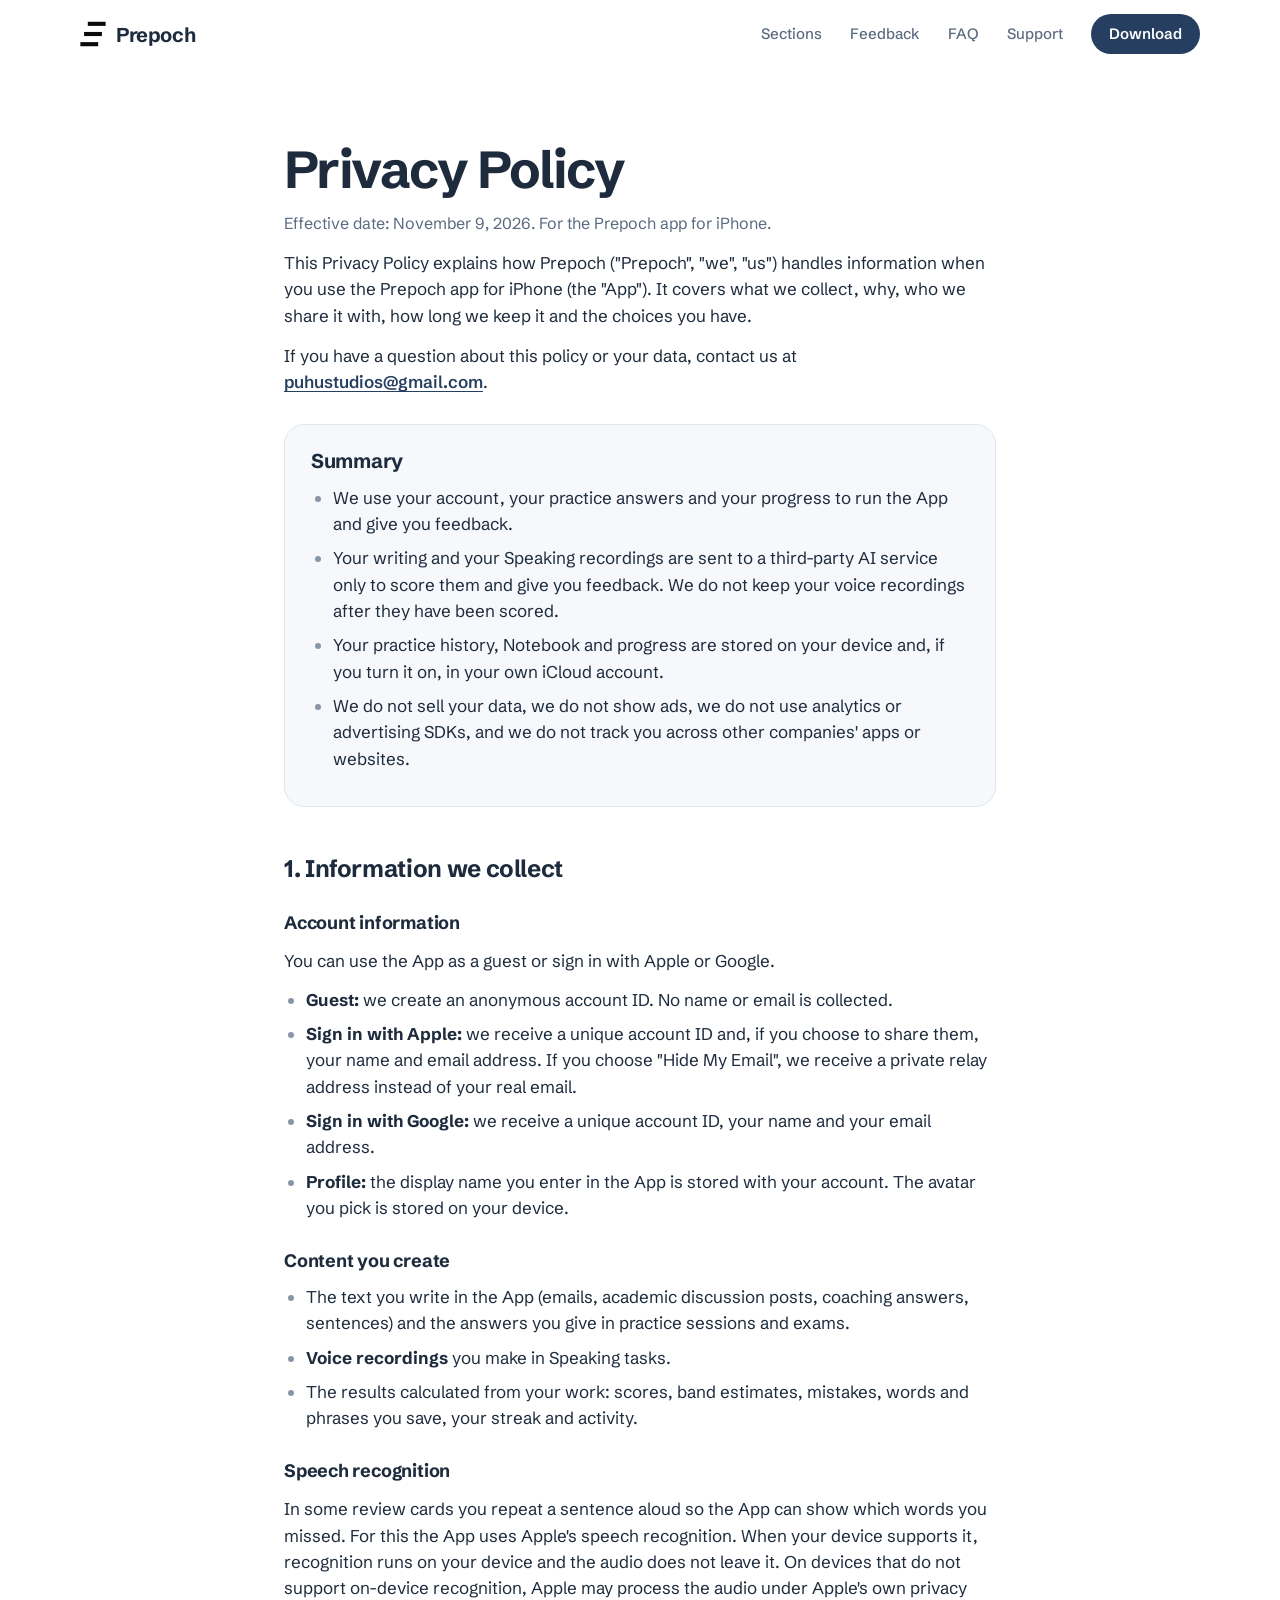
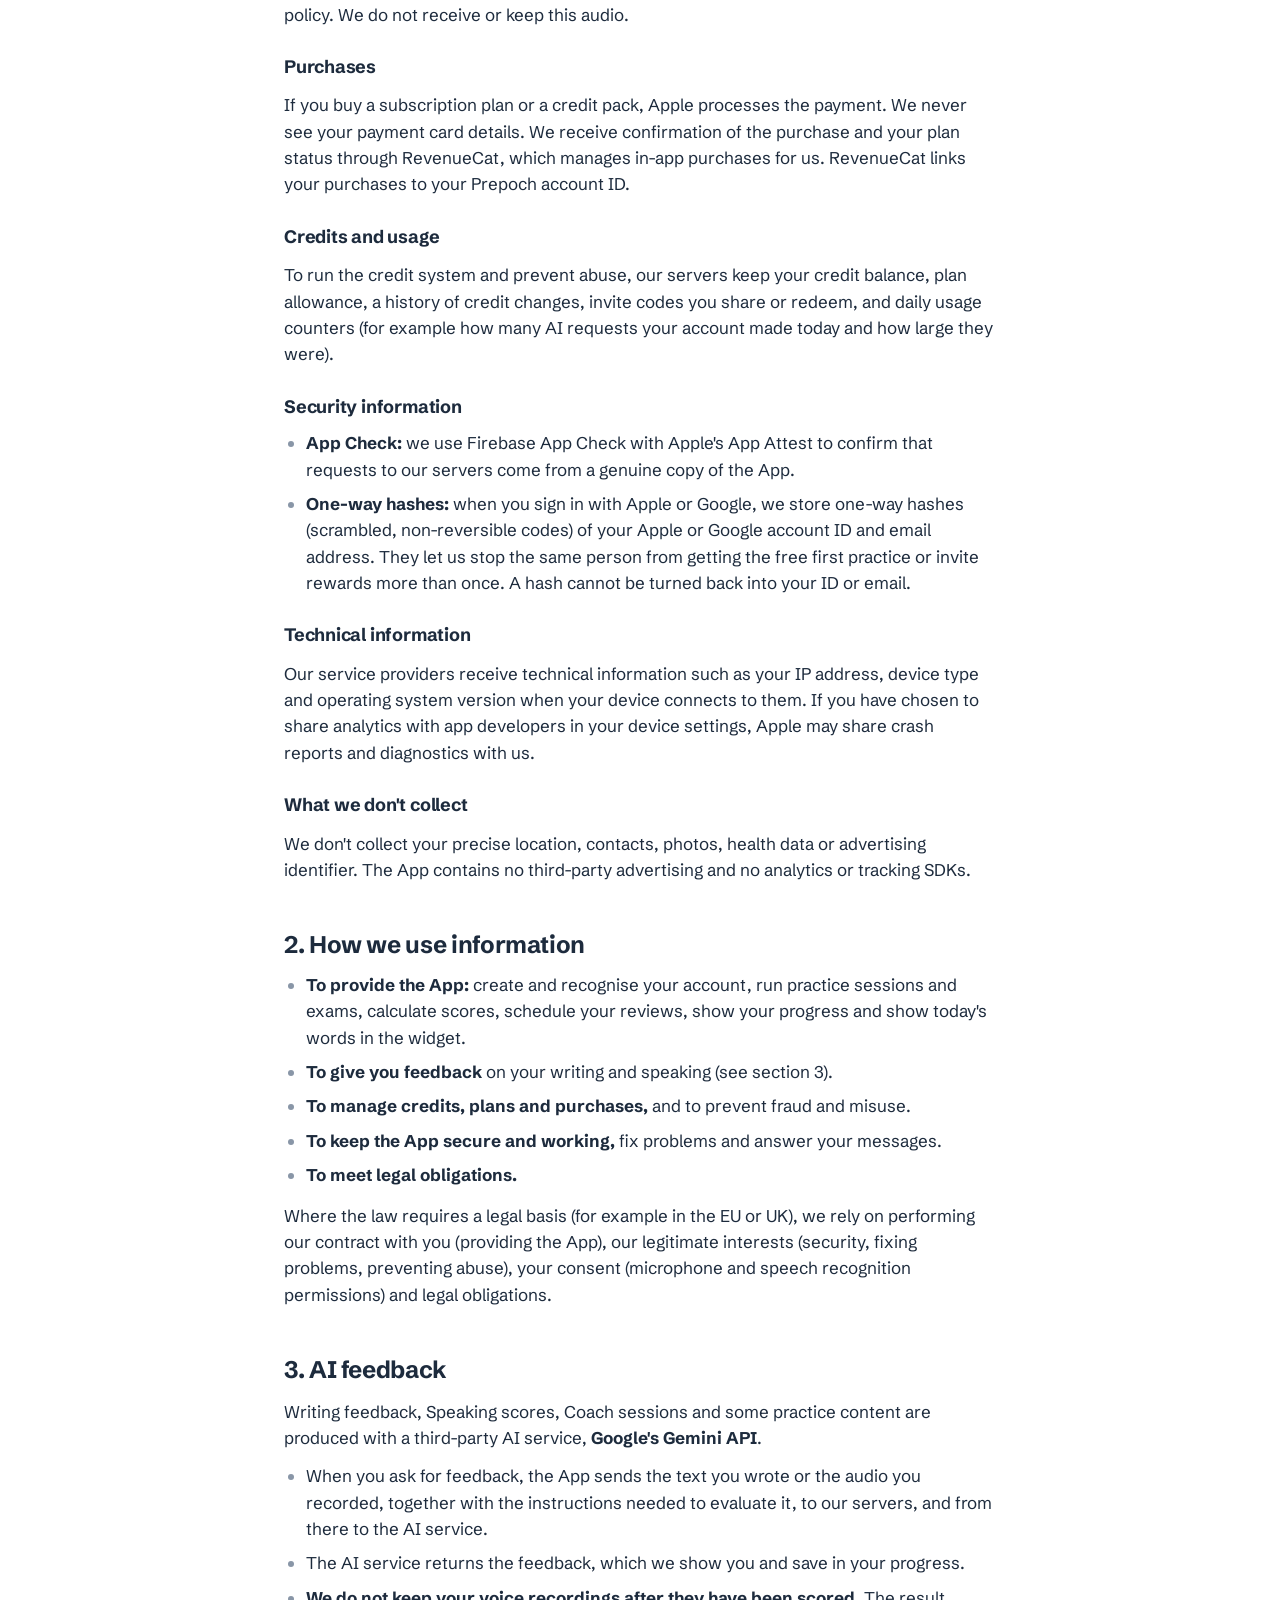
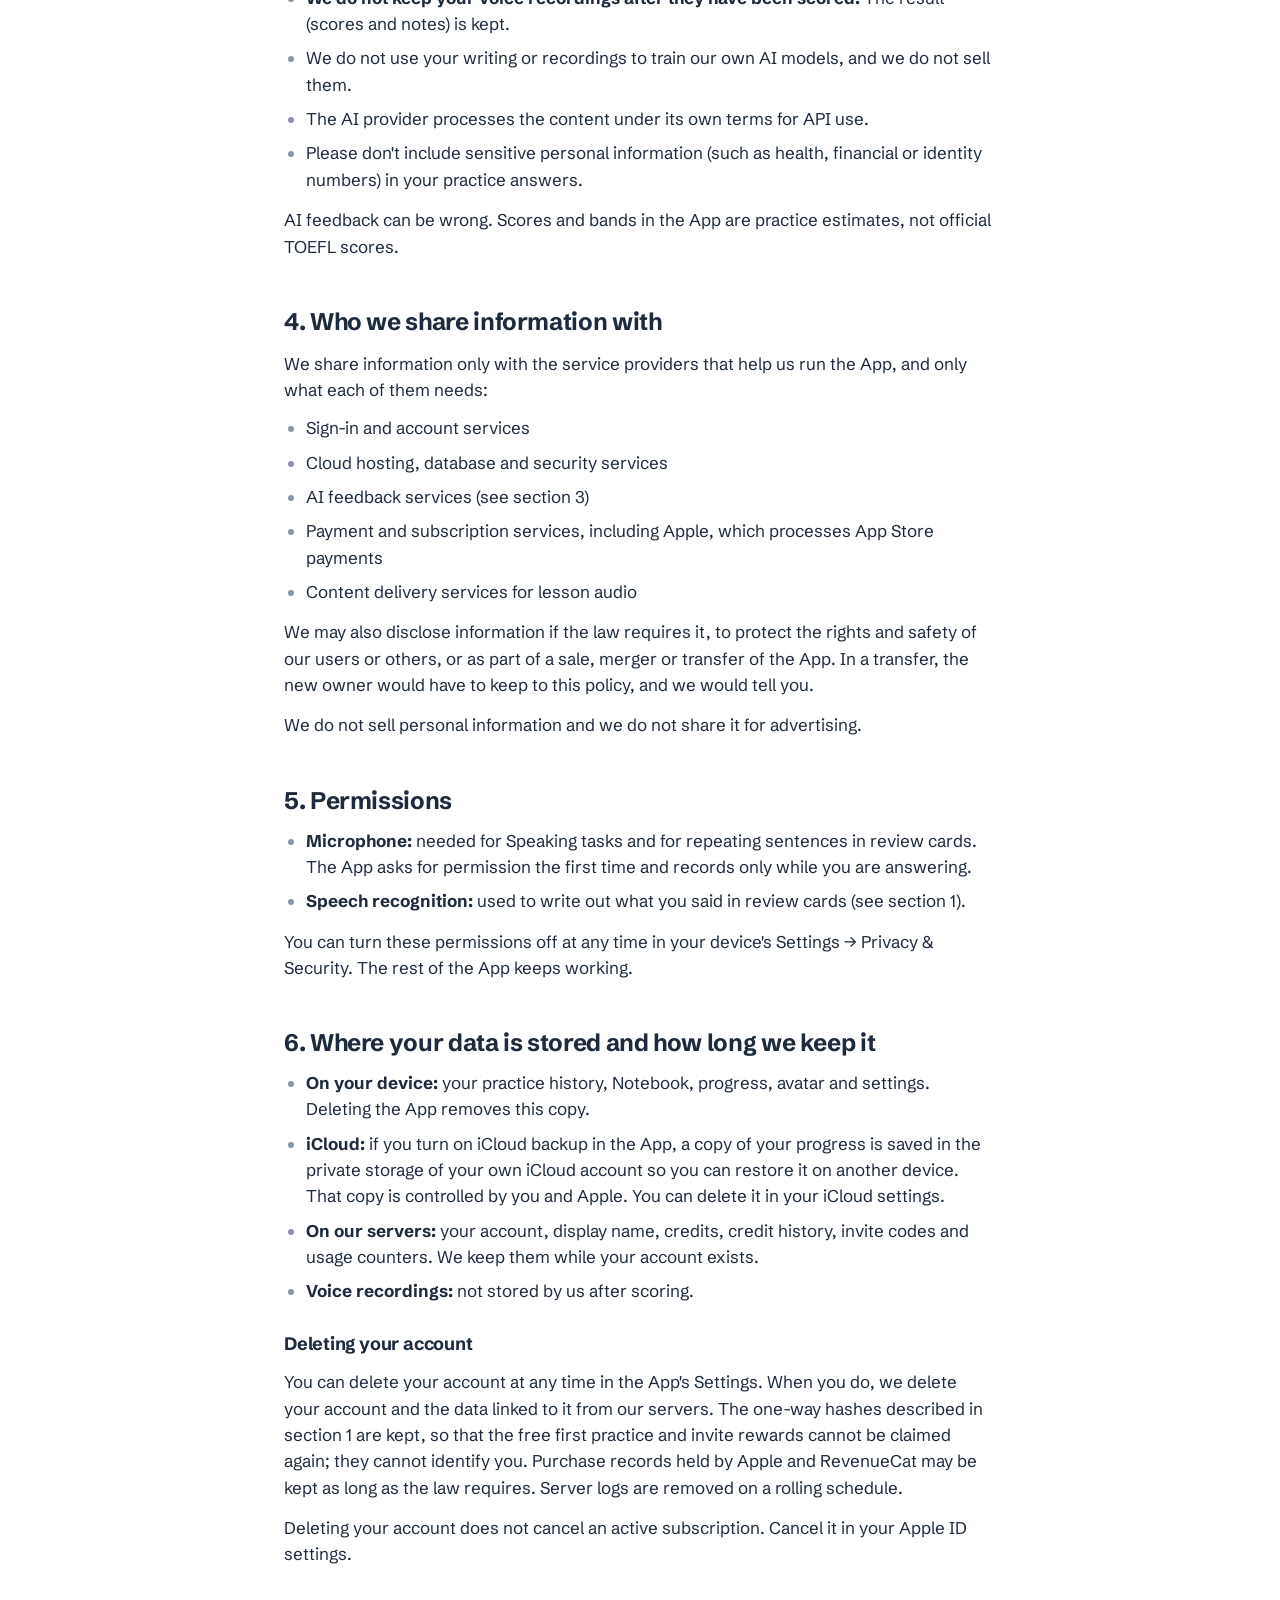
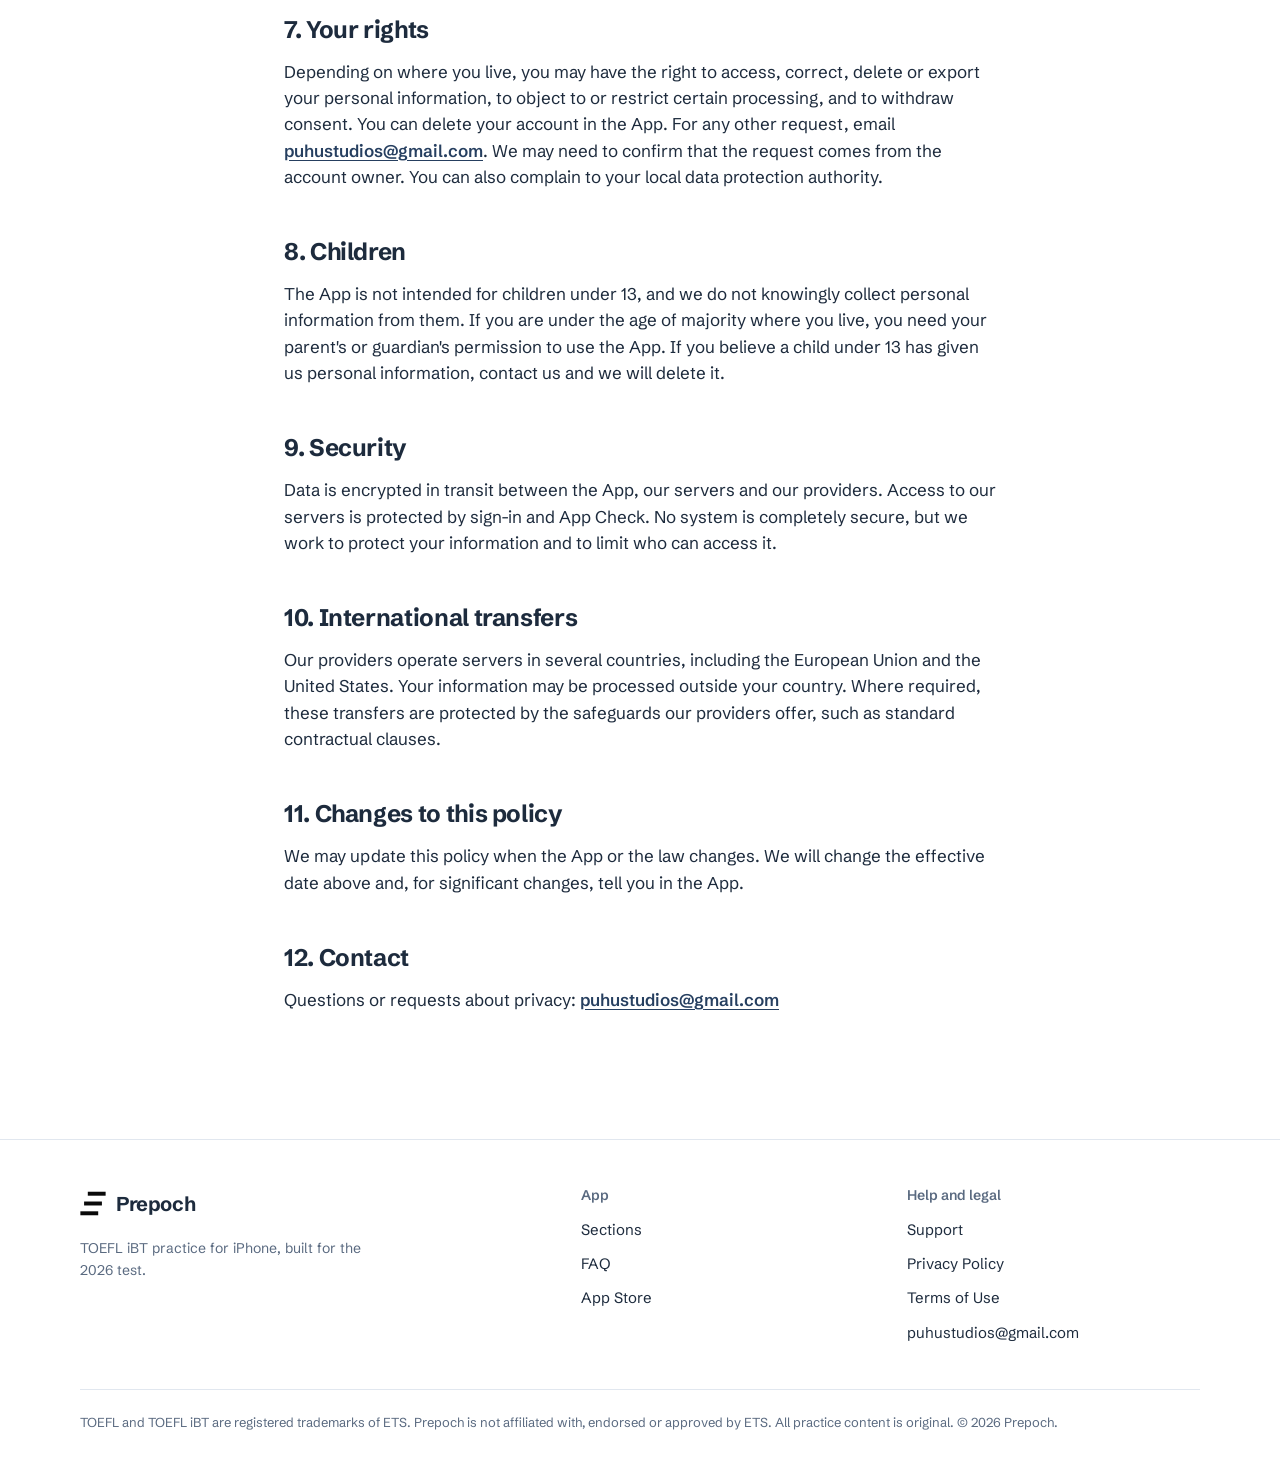
==== commit e2b8d922: "Update privacy" ====
--- a/privacy.html
+++ b/privacy.html
@@ -69,7 +69,7 @@
 <p>AI feedback can be wrong. Scores and bands in the App are practice estimates, not official TOEFL scores.</p>
 <h2>4. Who we share information with</h2>
 <p>We share information only with the service providers that help us run the App, and only what each of them needs:</p>
-<table><thead><tr><th>Provider</th><th>What for</th></tr></thead><tbody><tr><td>Google (Firebase Authentication, Cloud Firestore, Cloud Functions, App Check, Gemini API, Google Sign-In)</td><td>Accounts and sign-in, database and servers, security checks, AI feedback</td></tr><tr><td>Apple</td><td>Sign in with Apple, App Attest, speech recognition, App Store payments and subscriptions, iCloud backup</td></tr><tr><td>RevenueCat</td><td>Purchase and subscription status</td></tr><tr><td>Cloudflare</td><td>Storing and delivering the App's lesson audio</td></tr></tbody></table>
+<ul><li>Sign-in and account services</li><li>Cloud hosting, database and security services</li><li>AI feedback services (see section 3)</li><li>Payment and subscription services, including Apple, which processes App Store payments</li><li>Content delivery services for lesson audio</li></ul>
 <p>We may also disclose information if the law requires it, to protect the rights and safety of our users or others, or as part of a sale, merger or transfer of the App. In a transfer, the new owner would have to keep to this policy, and we would tell you.</p>
 <p>We do not sell personal information and we do not share it for advertising.</p>
 <h2>5. Permissions</h2>
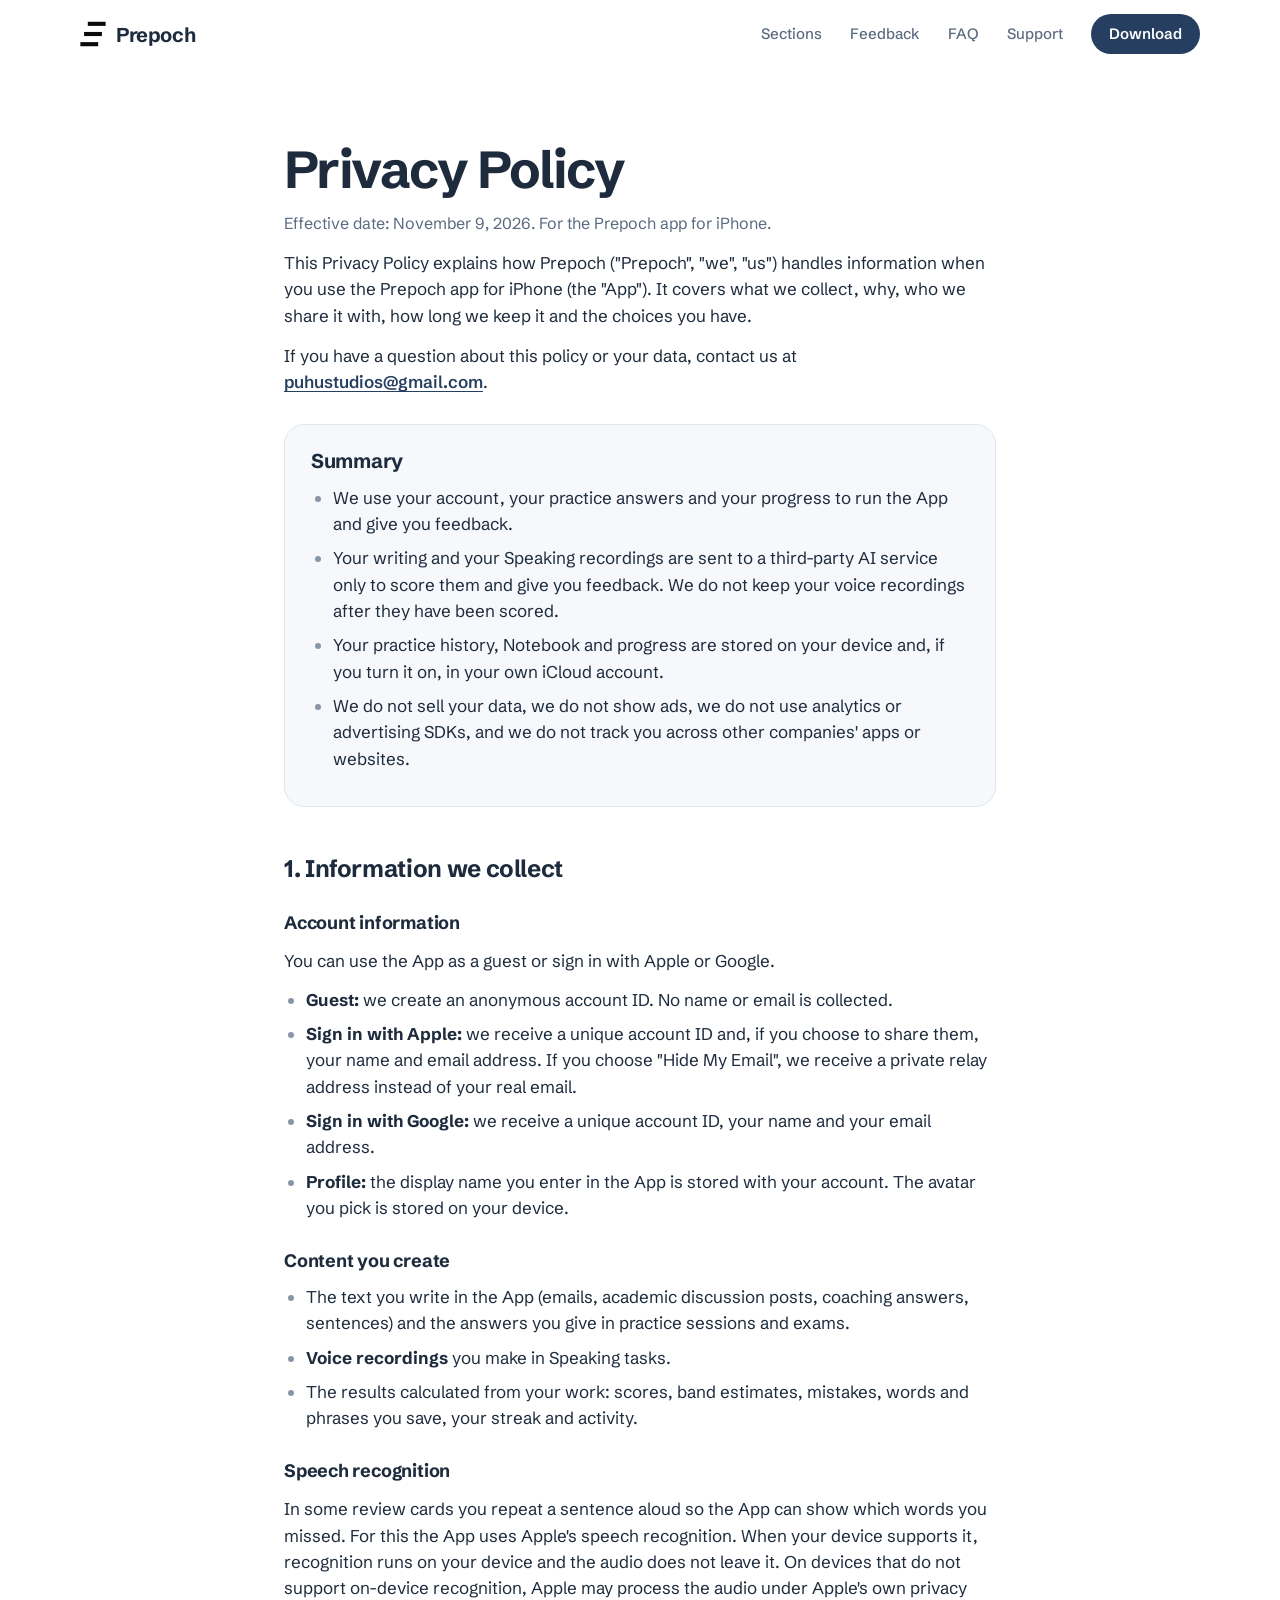
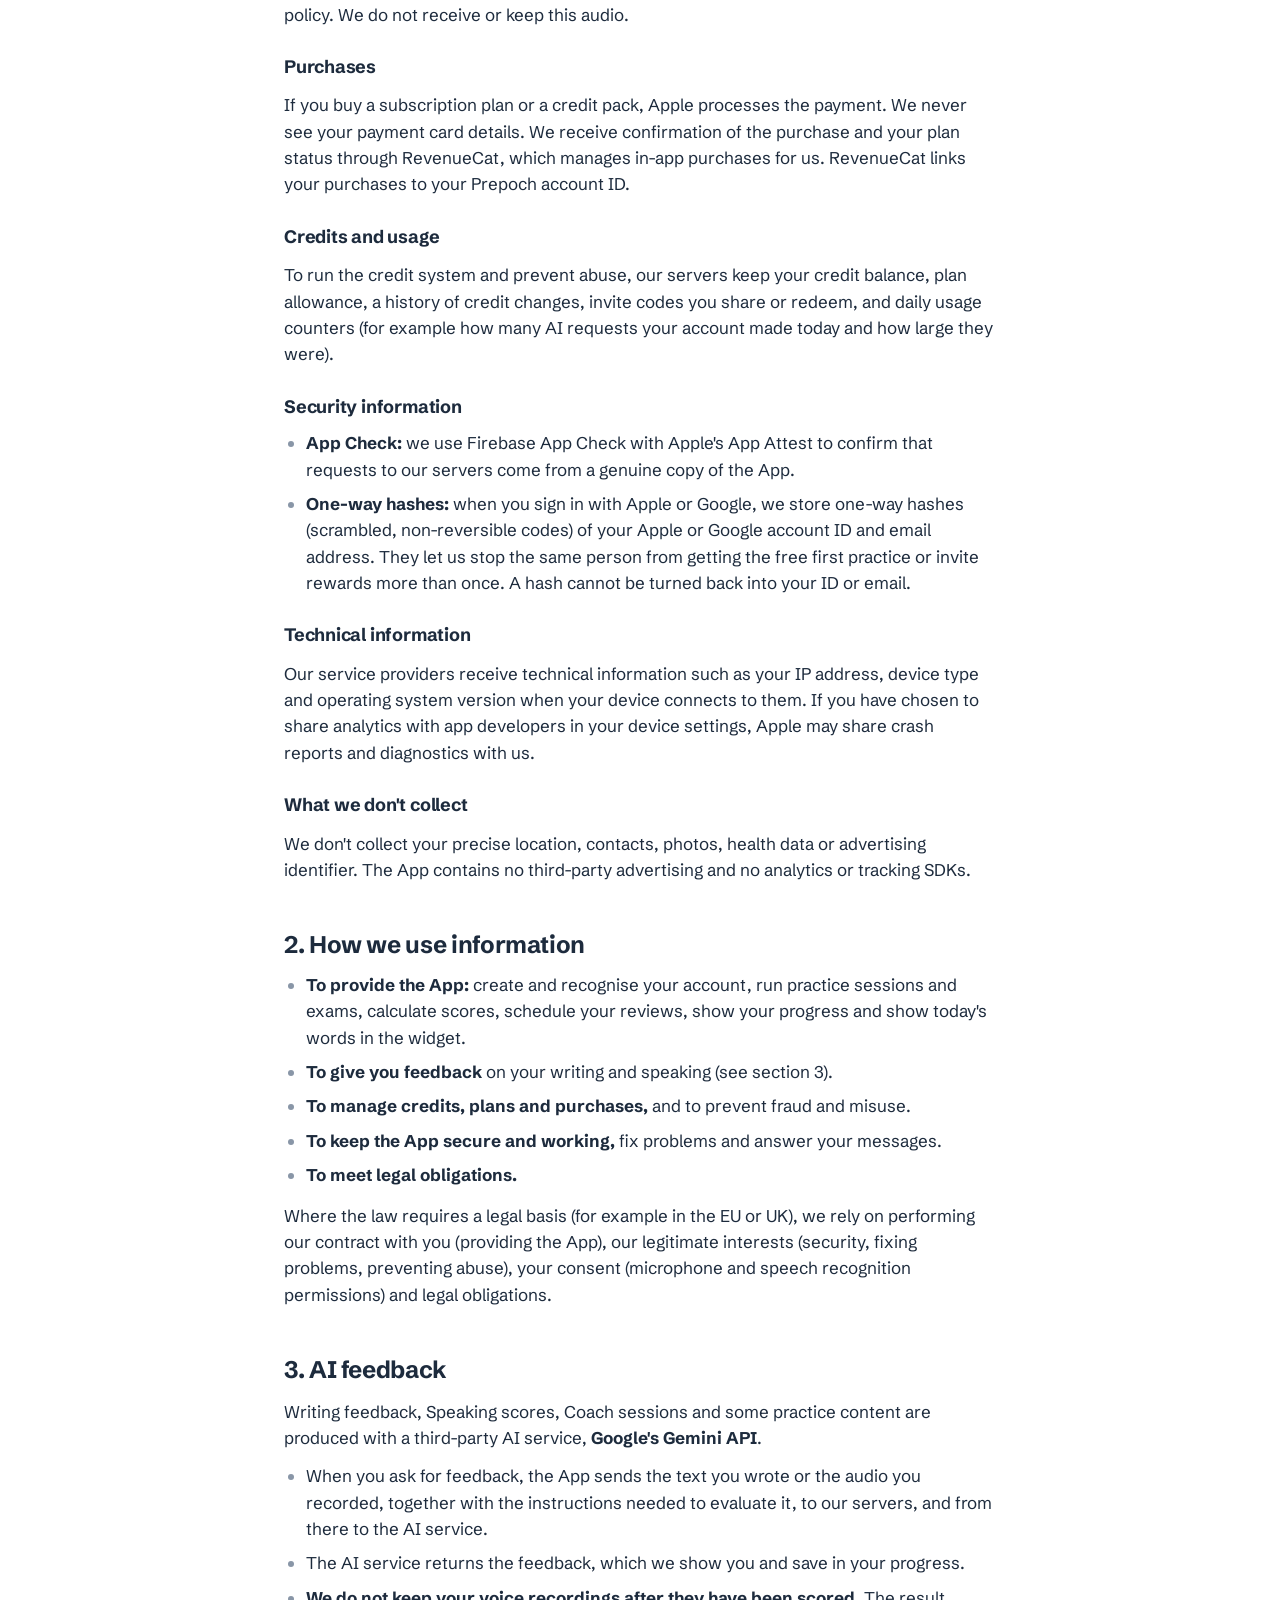
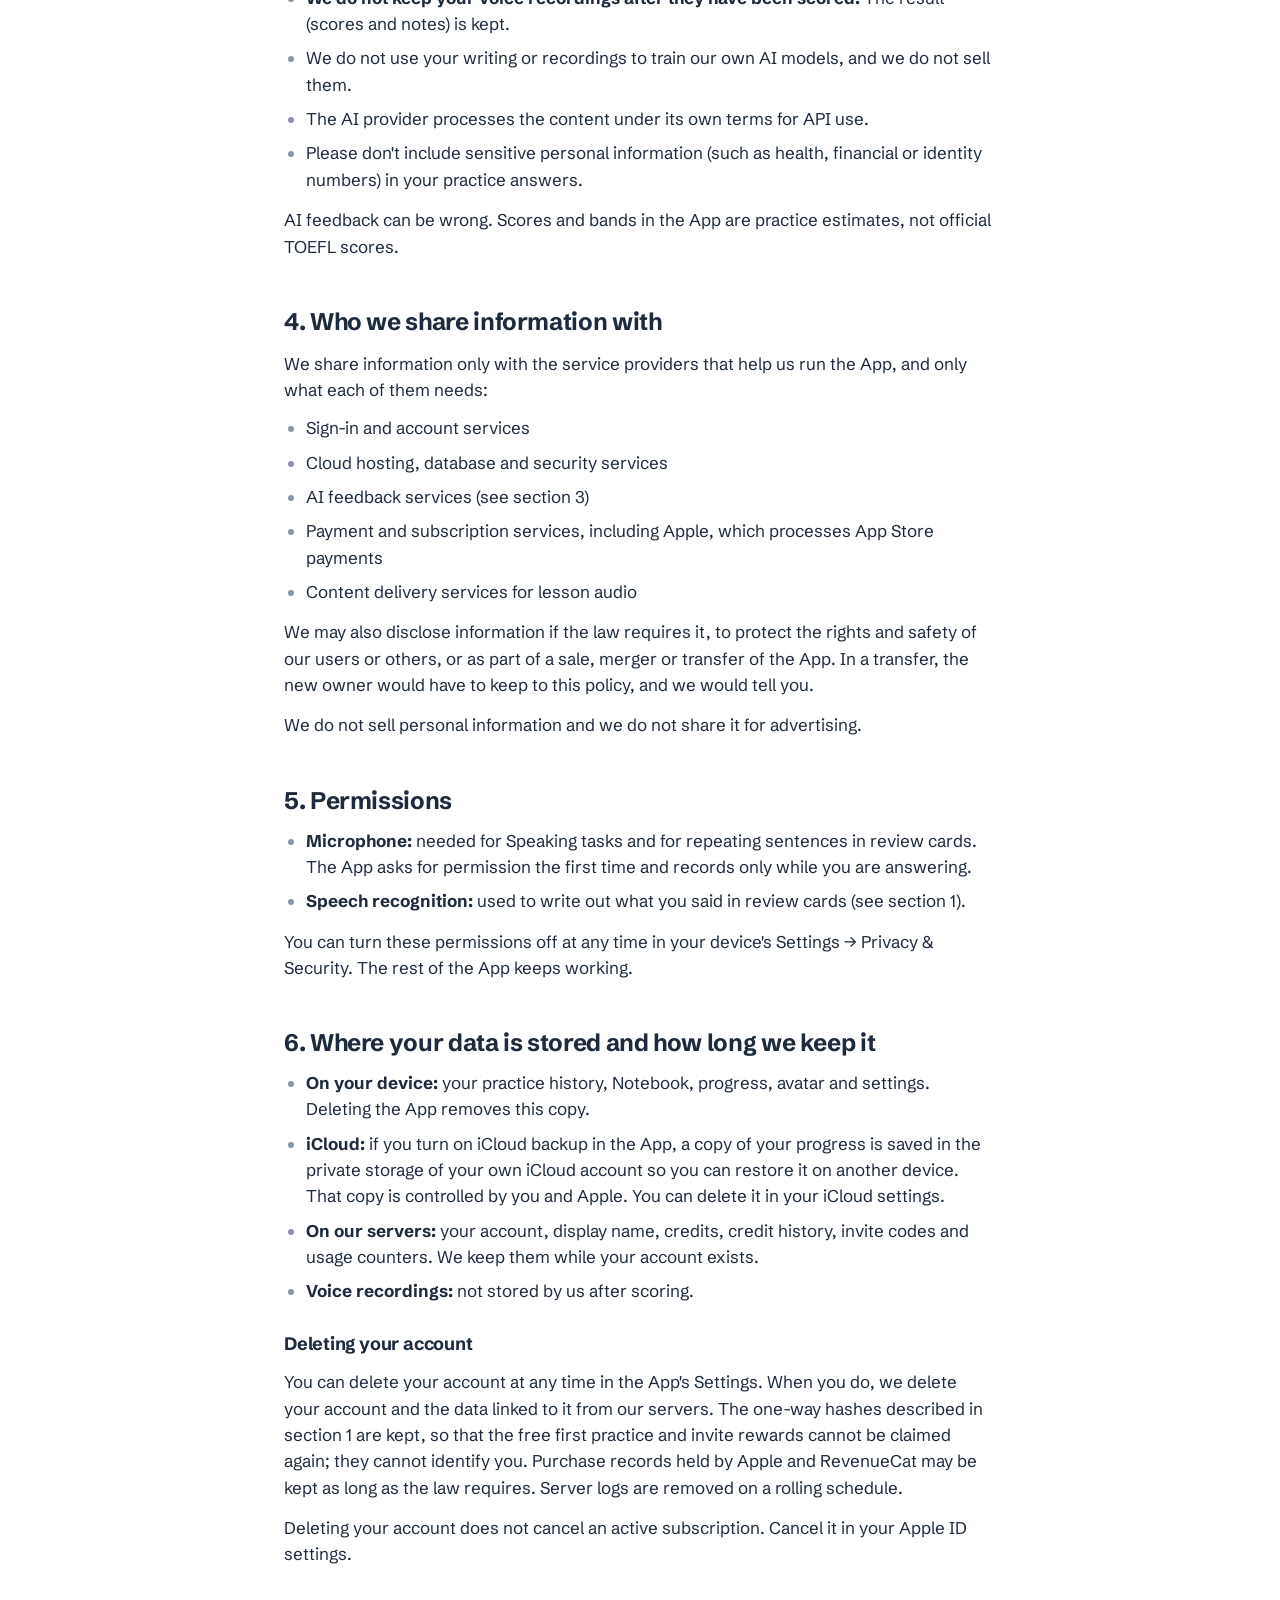
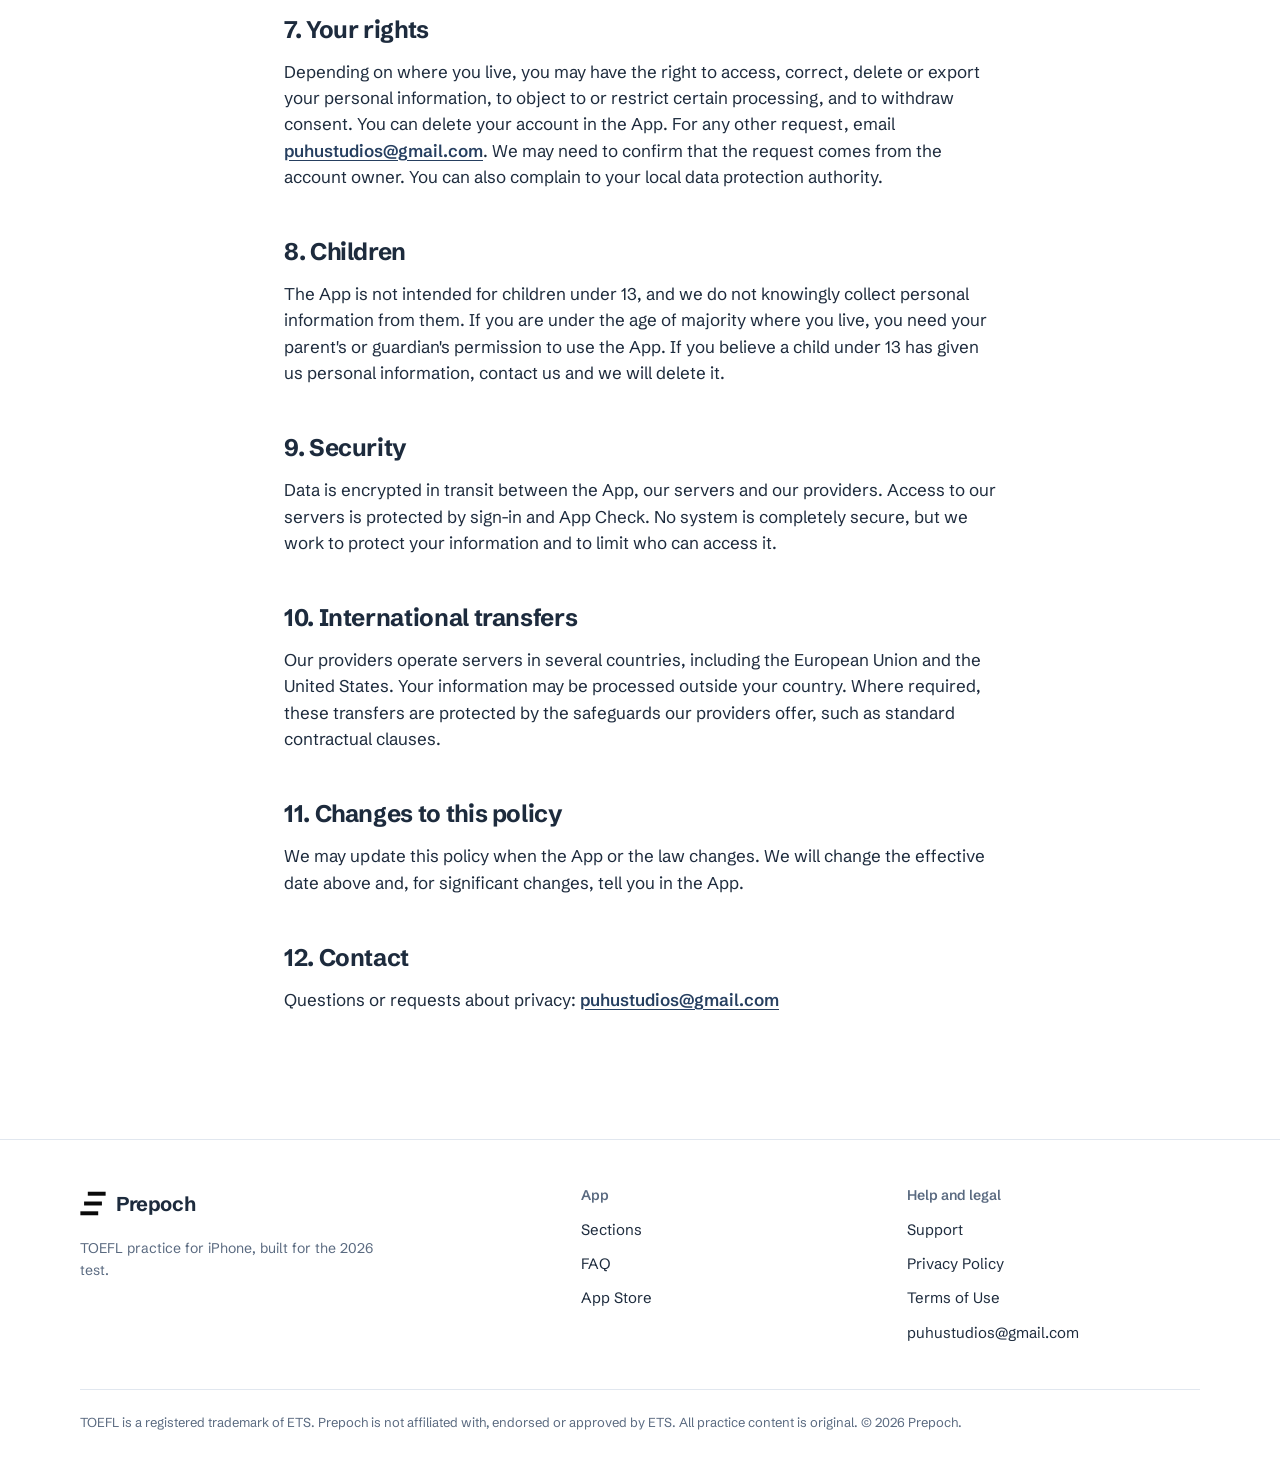
==== commit 5df01fcc: "Update hero, privacy, TOEFL wording" ====
--- a/privacy.html
+++ b/privacy.html
@@ -98,7 +98,7 @@
     <div class="foot-grid">
       <div>
         <a class="brand" href="index.html"><img src="assets/brand/mark.svg" alt="" width="26" height="25">Prepoch</a>
-        <p class="small" style="margin-top:14px;max-width:22em">TOEFL iBT practice for iPhone, built for the 2026 test.</p>
+        <p class="small" style="margin-top:14px;max-width:22em">TOEFL practice for iPhone, built for the 2026 test.</p>
       </div>
       <div>
         <h2>App</h2>
@@ -118,7 +118,7 @@
         </ul>
       </div>
     </div>
-    <p class="foot-note">TOEFL and TOEFL iBT are registered trademarks of ETS. Prepoch is not affiliated with, endorsed or approved by ETS. All practice content is original. © 2026 Prepoch.</p>
+    <p class="foot-note">TOEFL is a registered trademark of ETS. Prepoch is not affiliated with, endorsed or approved by ETS. All practice content is original. © 2026 Prepoch.</p>
   </div>
 </footer>
 <script>
--- a/styles.css
+++ b/styles.css
@@ -67,6 +67,9 @@
 .btn:active { background: #172940; }
 .btn svg { width: 18px; height: 18px; flex: none; }
 .btn-lg { min-height: 56px; padding: 0 28px; font-size: 17px; }
+.btn-secondary { background: #EAF1F9; color: var(--navy); }
+.btn-secondary:hover { background: #DCE8F5; }
+.btn-secondary:active { background: #D0DFF0; }
 .btn-light { background: #fff; color: var(--navy); }
 .btn-light:hover { background: #EAF1F9; }
 .link { font-weight: 600; color: var(--navy); text-underline-offset: 4px; text-decoration-thickness: 1.5px; }
@@ -91,31 +94,27 @@
 .hero-actions { display: flex; flex-wrap: wrap; align-items: center; gap: 14px 24px; margin-top: 32px; }
 .hero-note { margin-top: 18px; font-size: 14.5px; color: var(--text-2); }
 
-/* The four section tiles of the app's Study page, with the Today screen standing in front. */
-.stage { position: relative; display: grid; grid-template-columns: 1fr 1fr; gap: 12px; aspect-ratio: 1 / 1; max-width: 560px; margin-inline: auto; width: 100%; }
-.stage .tile { position: relative; border-radius: var(--r-tile); overflow: hidden; }
-.stage .tile img { position: absolute; width: 64%; }
-.stage .t-reading { background: var(--reading); }
-.stage .t-listening { background: var(--listening); }
-.stage .t-writing { background: var(--writing); }
-.stage .t-speaking { background: var(--speaking); }
-.stage .t-reading img { left: 3%; top: 14%; width: 54%; }
-.stage .t-listening img { right: 3%; top: 10%; width: 50%; }
-.stage .t-writing img { left: -12%; bottom: 3%; width: 62%; transform: scaleX(-1); }
-.stage .t-speaking img { right: 3%; bottom: 4%; width: 48%; }
-.stage .phone { position: absolute; left: 50%; top: 50%; width: 44%; transform: translate(-50%, -50%); }
+/* The four sections as staggered arches. */
+.stage { display: grid; grid-template-columns: repeat(4, 1fr); gap: 12px; max-width: 560px; margin-inline: auto; width: 100%; padding-bottom: 40px; }
+.arch { position: relative; aspect-ratio: 3 / 5.4; border-radius: 999px 999px 22px 22px; overflow: hidden; display: flex; flex-direction: column; justify-content: flex-end; align-items: center; padding: 0 6px 16px; }
+.arch:nth-child(even) { transform: translateY(40px); }
+.arch img { width: 108%; max-width: none; margin-bottom: 6px; }
+.arch span { font-size: clamp(11px, 1.45vw, 14px); font-weight: 700; letter-spacing: -0.01em; color: var(--ink); background: rgba(255, 255, 255, .62); padding: 5px 10px; border-radius: 999px; }
+.arch.t-reading { background: var(--reading); }
+.arch.t-listening { background: var(--listening); }
+.arch.t-writing { background: var(--writing); }
+.arch.t-speaking { background: var(--speaking); }
 
 .phone { border-radius: 9% / 4.4%; overflow: hidden; background: #fff; box-shadow: 0 0 0 1px rgba(29, 43, 61, .10), 0 30px 60px -22px rgba(29, 43, 61, .38), 0 12px 24px -14px rgba(29, 43, 61, .22); }
 .phone img { width: 100%; }
 
 @media (prefers-reduced-motion: no-preference) {
-  .stage .tile { animation: tile-in .7s cubic-bezier(.2, .8, .2, 1) both; }
-  .stage .t-listening { animation-delay: .06s; }
-  .stage .t-writing { animation-delay: .12s; }
-  .stage .t-speaking { animation-delay: .18s; }
-  .stage .phone { animation: phone-in .9s cubic-bezier(.2, .8, .2, 1) .22s both; }
-  @keyframes tile-in { from { opacity: 0; transform: scale(.94); } to { opacity: 1; transform: none; } }
-  @keyframes phone-in { from { opacity: 0; transform: translate(-50%, -44%); } to { opacity: 1; transform: translate(-50%, -50%); } }
+  .arch { animation: arch-in .7s cubic-bezier(.2, .8, .2, 1) both; }
+  .arch:nth-child(2) { animation-delay: .06s; }
+  .arch:nth-child(3) { animation-delay: .12s; }
+  .arch:nth-child(4) { animation-delay: .18s; }
+  @keyframes arch-in { from { opacity: 0; translate: 0 16px; } to { opacity: 1; translate: 0 0; } }
+}
 }
 
 /* Sections */
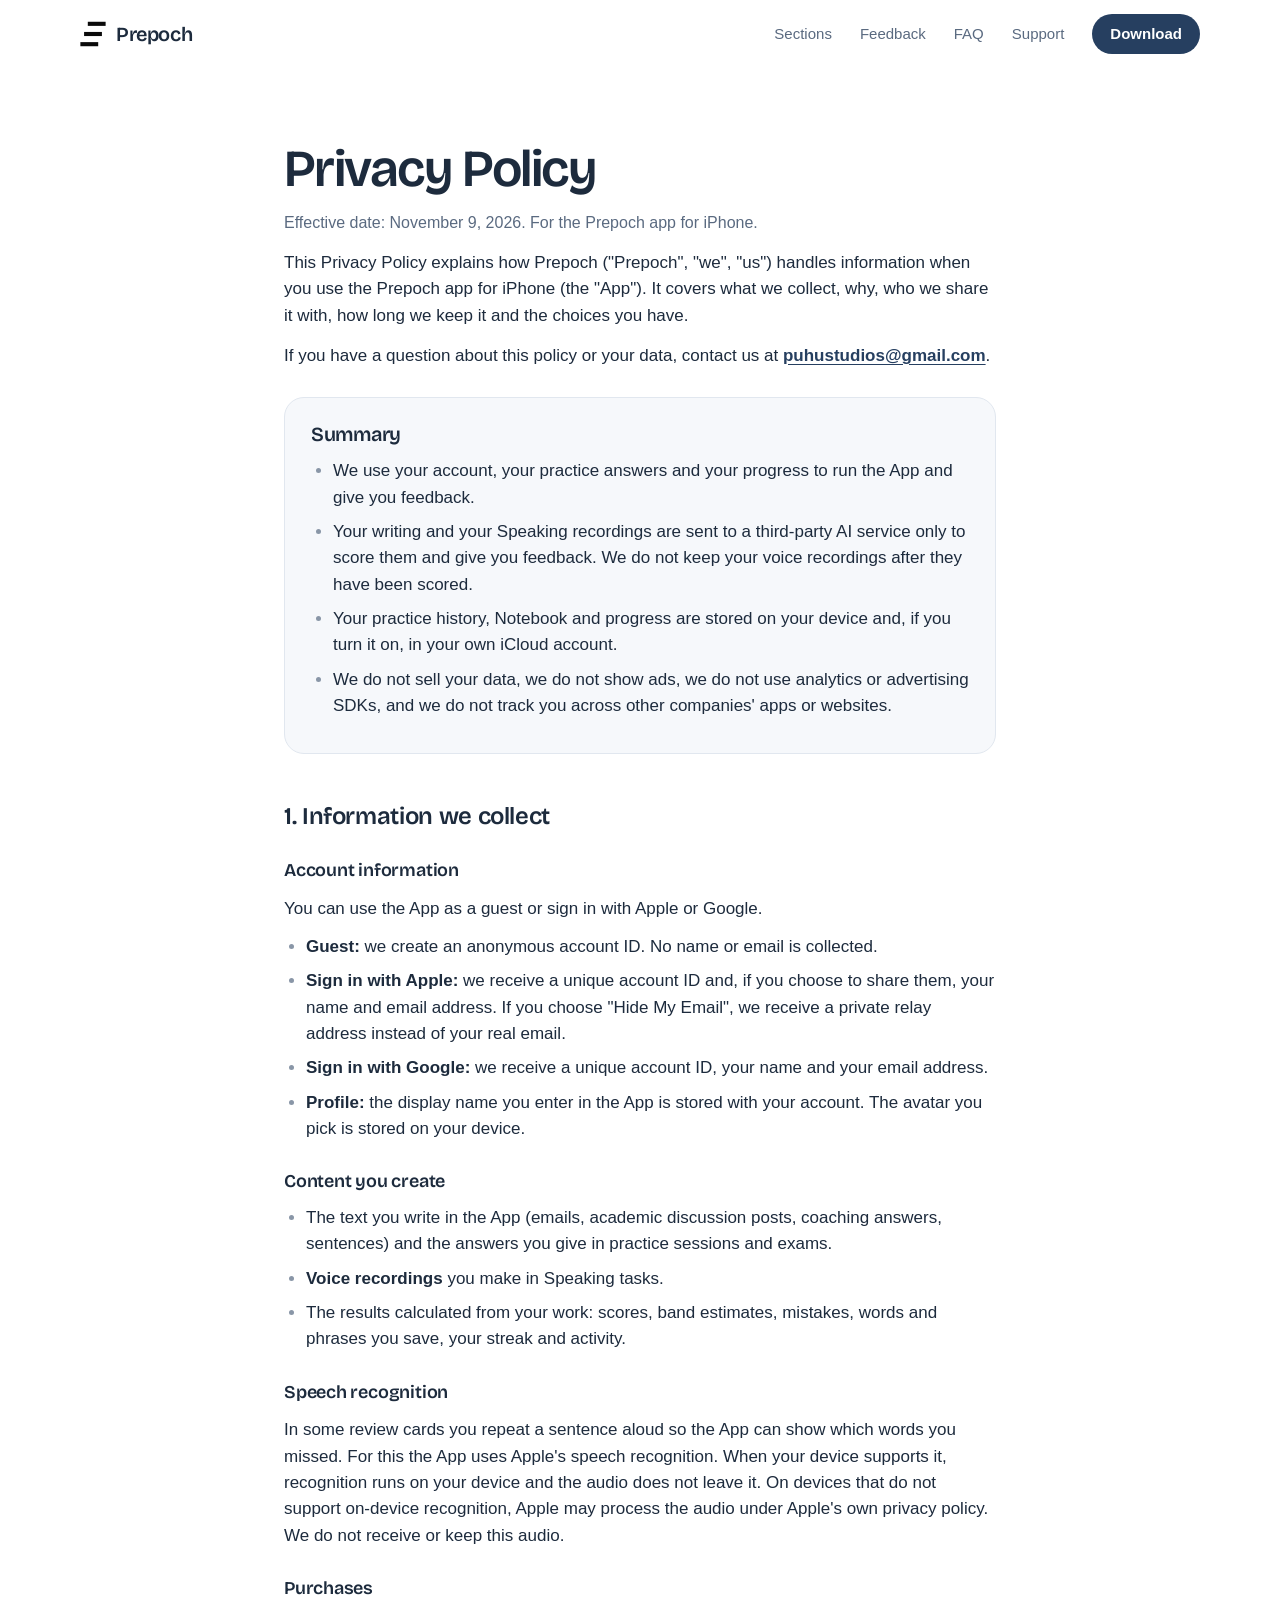
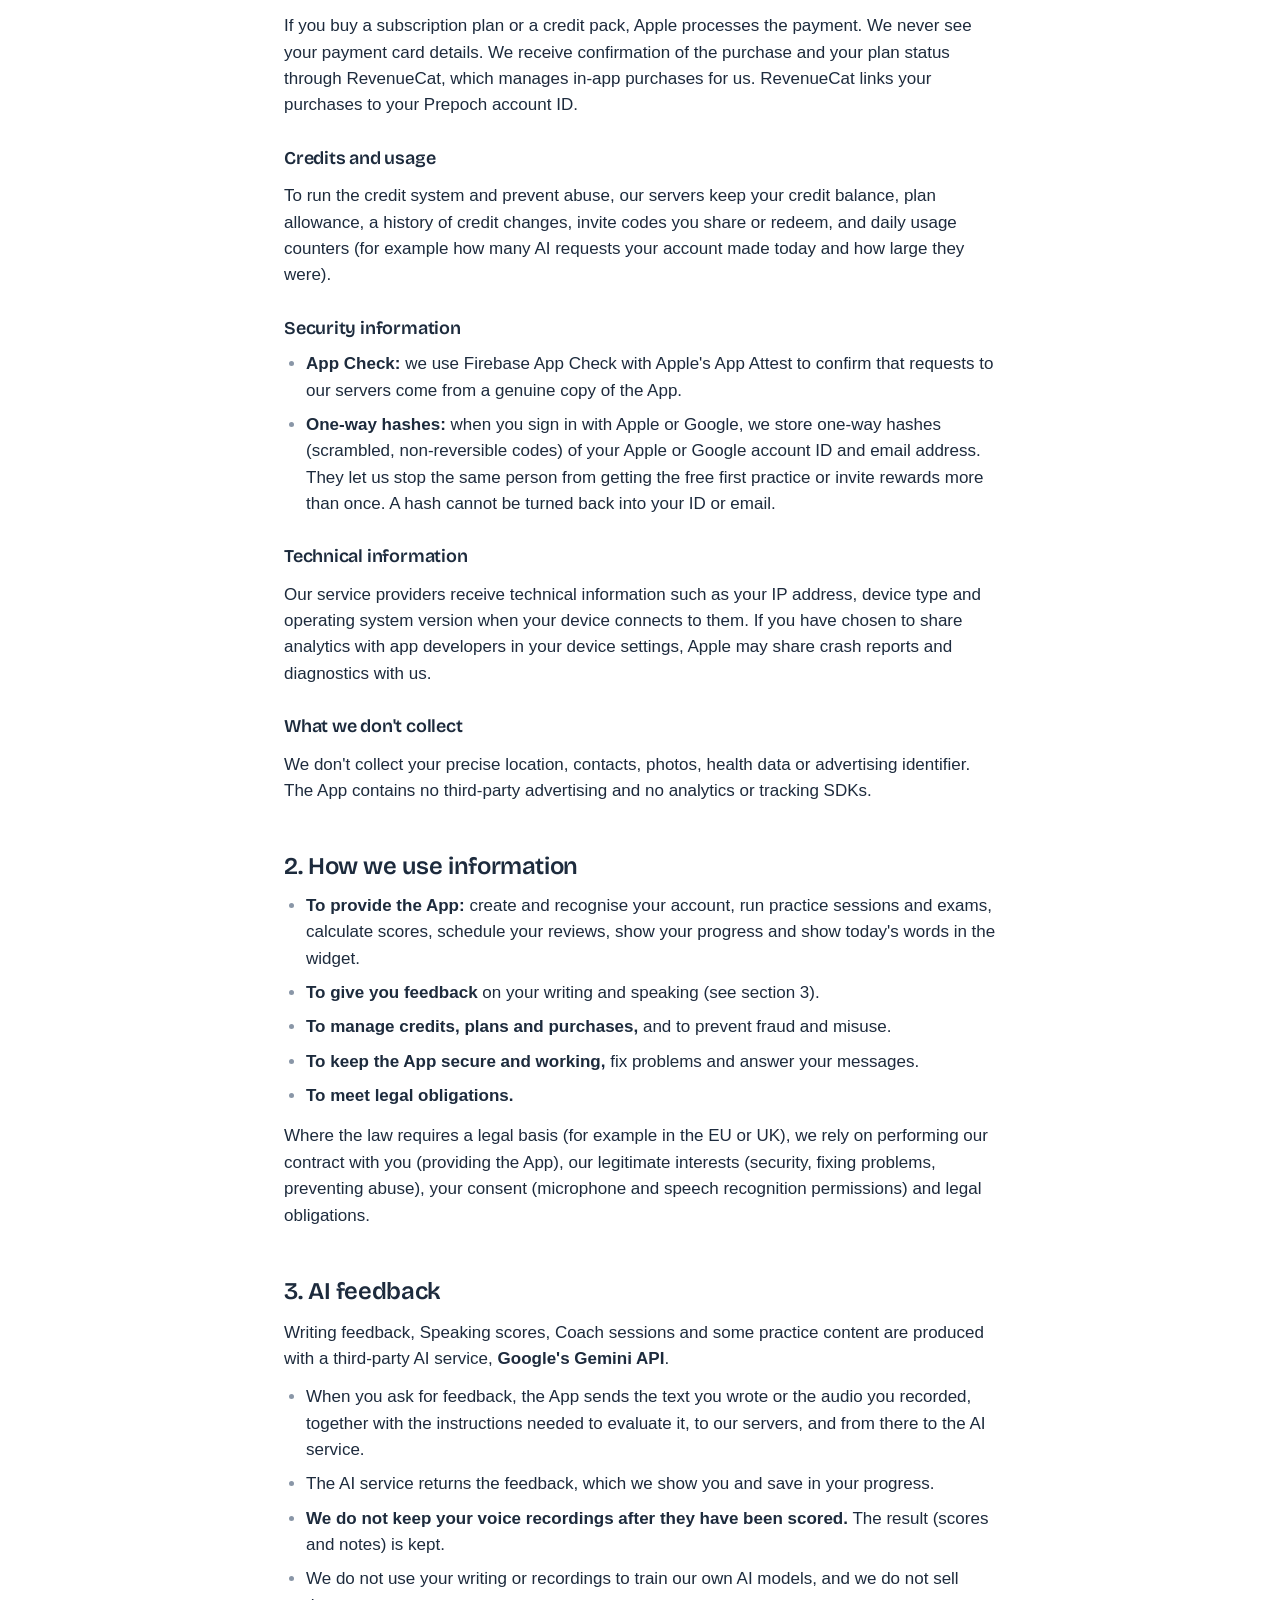
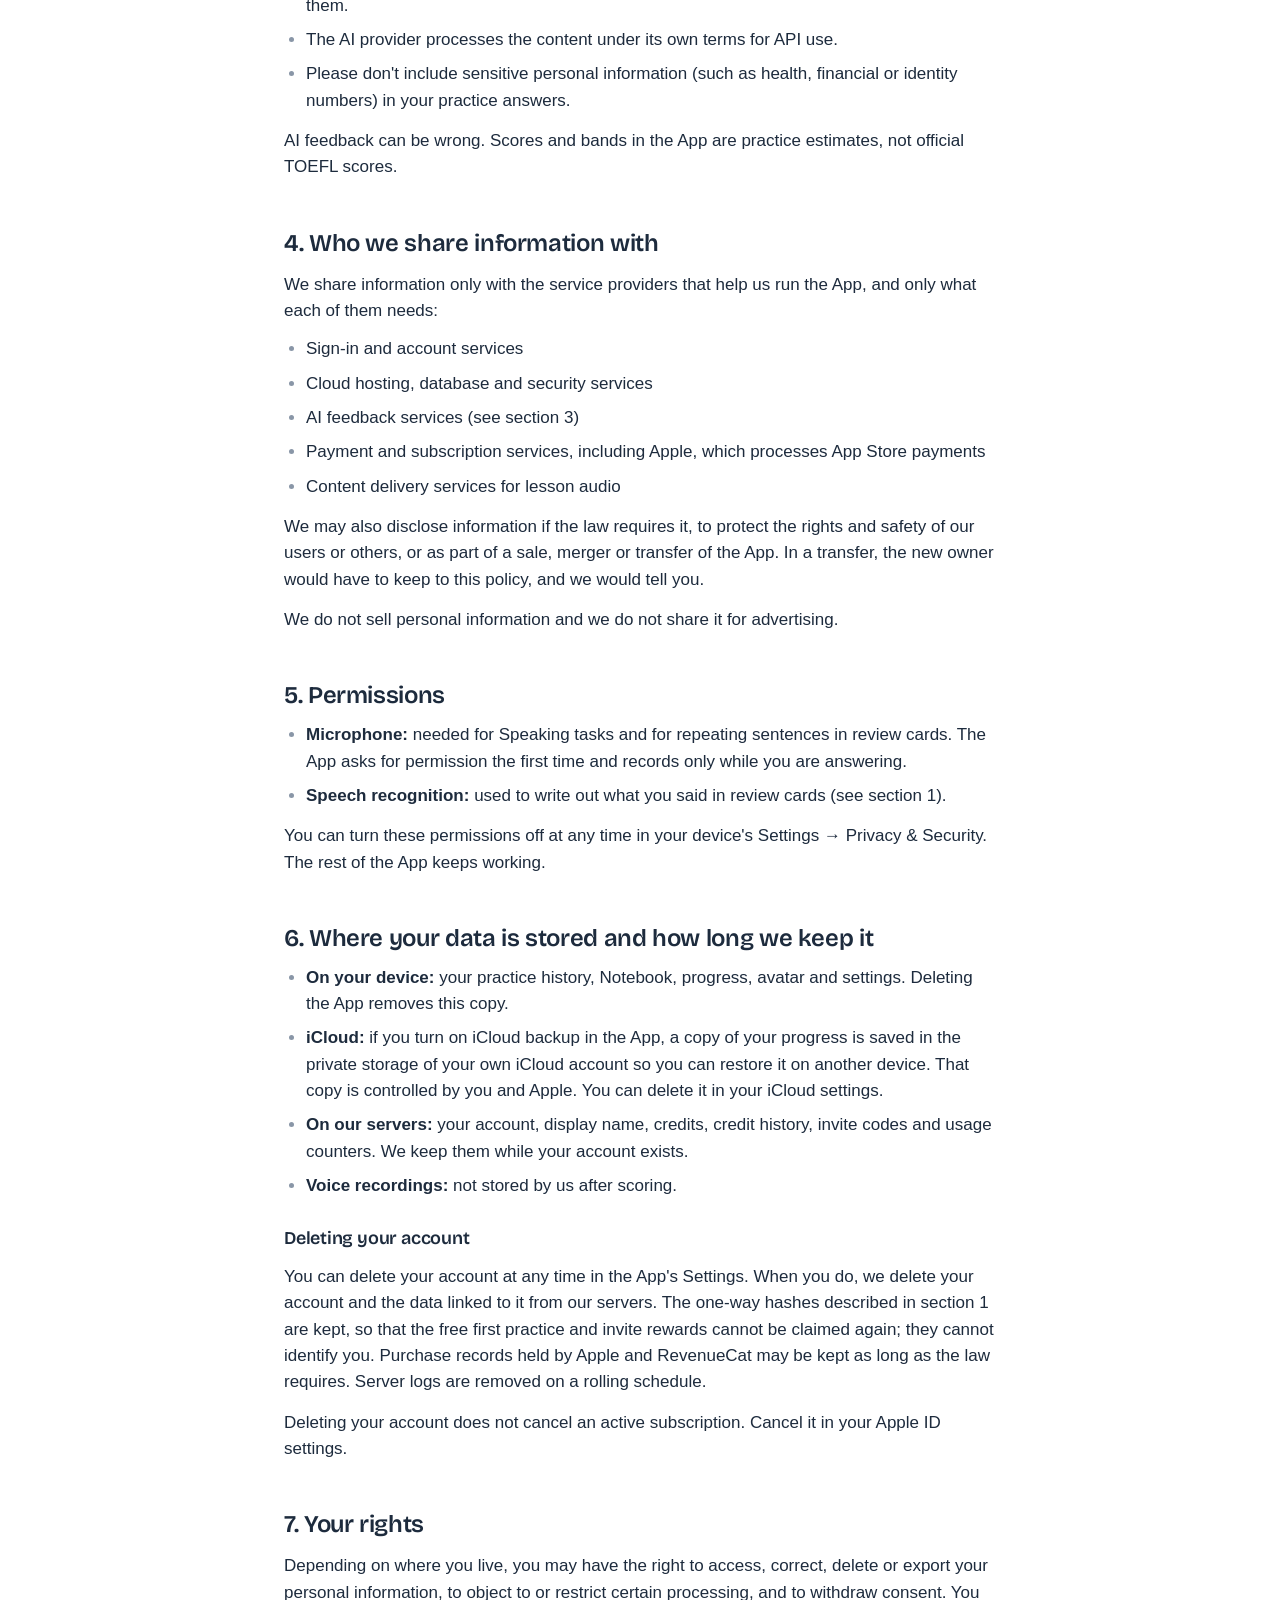
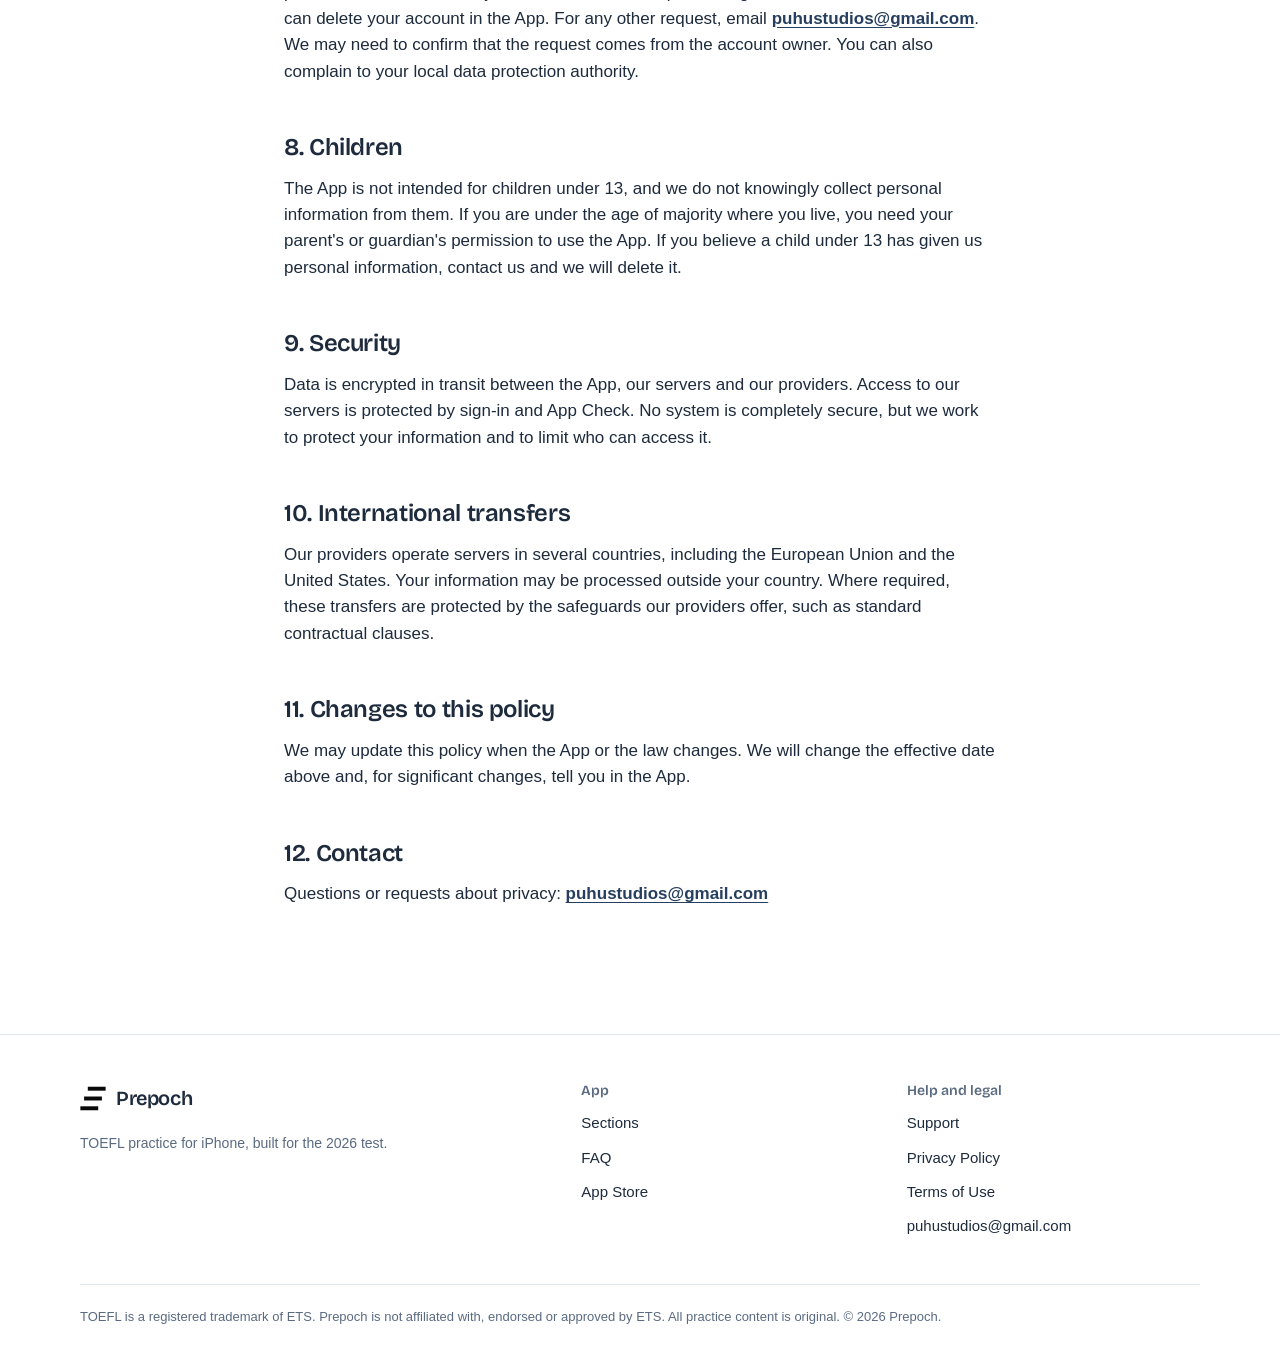
==== commit f2c2b864: "Website fonts: Bricolage Grotesque headings, system font body" ====
--- a/privacy.html
+++ b/privacy.html
@@ -19,7 +19,7 @@
 <link rel="apple-touch-icon" href="assets/brand/apple-touch-icon.png">
 <link rel="preconnect" href="https://fonts.googleapis.com">
 <link rel="preconnect" href="https://fonts.gstatic.com" crossorigin>
-<link href="https://fonts.googleapis.com/css2?family=Schibsted+Grotesk:wght@400..800&display=swap" rel="stylesheet">
+<link href="https://fonts.googleapis.com/css2?family=Bricolage+Grotesque:opsz,wght@12..96,500..700&display=swap" rel="stylesheet">
 <link rel="stylesheet" href="styles.css">
 </head>
 <body class="page-privacy">
--- a/styles.css
+++ b/styles.css
@@ -23,7 +23,9 @@
   --r-card: 20px;
   --wrap: 1120px;
   --gutter: 24px;
-  --font: "Schibsted Grotesk", -apple-system, BlinkMacSystemFont, "Helvetica Neue", Arial, sans-serif;
+  /* 13 Nov 2026 (owner): the app's two faces. Body = the system font (SF Pro on iPhone, Mac and iPad); headings = Bricolage Grotesque SemiBold, loaded from Google Fonts. */
+  --font: -apple-system, BlinkMacSystemFont, "SF Pro Text", "Segoe UI", Roboto, "Helvetica Neue", Arial, sans-serif;
+  --font-display: "Bricolage Grotesque", -apple-system, BlinkMacSystemFont, "Segoe UI", Roboto, Arial, sans-serif;
 }
 
 * { box-sizing: border-box; }
@@ -48,7 +50,7 @@
 .skip { position: absolute; left: -9999px; top: 8px; background: var(--navy); color: #fff; padding: 10px 16px; border-radius: 999px; z-index: 100; }
 .skip:focus { left: 16px; }
 
-h1, h2, h3 { font-weight: 700; letter-spacing: -0.022em; line-height: 1.08; text-wrap: balance; }
+h1, h2, h3 { font-family: var(--font-display); font-weight: 600; letter-spacing: -0.022em; line-height: 1.08; text-wrap: balance; }
 h2 { font-size: clamp(30px, 4.2vw, 46px); }
 h3 { font-size: 20px; letter-spacing: -0.012em; line-height: 1.25; }
 .lede { font-size: clamp(17px, 1.6vw, 19px); color: var(--text-2); max-width: 34em; text-wrap: pretty; }
@@ -78,7 +80,7 @@
 .site-head { position: sticky; top: 0; z-index: 50; background: rgba(255, 255, 255, .86); backdrop-filter: saturate(1.6) blur(14px); -webkit-backdrop-filter: saturate(1.6) blur(14px); border-bottom: 1px solid transparent; transition: border-color .2s ease; }
 .site-head.scrolled { border-bottom-color: var(--line); }
 .head-row { display: flex; align-items: center; gap: 28px; height: 68px; }
-.brand { display: inline-flex; align-items: center; gap: 10px; font-weight: 700; font-size: 20px; letter-spacing: -0.02em; text-decoration: none; color: var(--ink); }
+.brand { display: inline-flex; align-items: center; gap: 10px; font-family: var(--font-display); font-weight: 600; font-size: 20px; letter-spacing: -0.02em; text-decoration: none; color: var(--ink); }
 .brand img { width: 26px; height: auto; }
 .nav { display: flex; gap: 28px; margin-left: auto; }
 .nav a { font-size: 15px; font-weight: 500; color: var(--text-2); text-decoration: none; padding: 8px 0; }
@@ -89,7 +91,7 @@
 .hero { padding: clamp(40px, 7vw, 88px) 0 clamp(56px, 8vw, 104px); overflow: hidden; }
 .hero-grid { display: grid; grid-template-columns: minmax(0, 1.08fr) minmax(0, 1fr); gap: clamp(32px, 5vw, 72px); align-items: center; }
 .hero h1 { font-size: clamp(40px, 5.3vw, 66px); letter-spacing: -0.035em; line-height: 1.02; }
-.hero h1 .quiet { display: block; color: var(--text-3); font-weight: 600; }
+.hero h1 .quiet { display: block; color: var(--text-3); font-weight: 500; }
 .hero .lede { margin-top: 24px; }
 .hero-actions { display: flex; flex-wrap: wrap; align-items: center; gap: 14px 24px; margin-top: 32px; }
 .hero-note { margin-top: 18px; font-size: 14.5px; color: var(--text-2); }
@@ -114,7 +116,6 @@
   .arch:nth-child(3) { animation-delay: .12s; }
   .arch:nth-child(4) { animation-delay: .18s; }
   @keyframes arch-in { from { opacity: 0; translate: 0 16px; } to { opacity: 1; translate: 0 0; } }
-}
 }
 
 /* Sections */
@@ -144,7 +145,7 @@
 /* Screens: the App Store set, scrolled sideways. */
 .gallery { display: flex; gap: 20px; overflow-x: auto; scroll-snap-type: x mandatory; padding: 8px var(--gutter) 28px; margin-inline: calc(-1 * var(--gutter)); scrollbar-width: thin; scrollbar-color: #CBD5E1 transparent; }
 .shot { flex: 0 0 min(72vw, 264px); scroll-snap-align: center; border-radius: var(--r-tile); padding: 26px 20px 0; overflow: hidden; display: flex; flex-direction: column; }
-.shot figcaption { font-size: 19px; font-weight: 700; letter-spacing: -0.015em; line-height: 1.18; text-align: center; min-height: 3.6em; text-wrap: balance; }
+.shot figcaption { font-family: var(--font-display); font-size: 19px; font-weight: 600; letter-spacing: -0.015em; line-height: 1.18; text-align: center; min-height: 3.6em; text-wrap: balance; }
 .shot .phone { margin-top: 14px; border-radius: 26px 26px 0 0; box-shadow: 0 0 0 1px rgba(29, 43, 61, .08), 0 18px 34px -18px rgba(29, 43, 61, .35); max-height: 400px; }
 .s-review { background: var(--review); } .s-warmup { background: var(--warmup); }
 .s-reading { background: var(--reading); } .s-listening { background: var(--listening); }
@@ -170,7 +171,7 @@
 /* Band scale: six rising bars, like the level marks in the app. */
 .scale { display: grid; grid-template-columns: repeat(6, minmax(0, 1fr)); gap: 10px; align-items: end; height: 300px; margin-top: 8px; }
 .band { position: relative; height: calc(26% + var(--n) * 12.3%); border-radius: 16px 16px 6px 6px; background: var(--surface-2); padding: 14px 16px; display: flex; flex-direction: column; justify-content: space-between; }
-.band b { font-size: clamp(26px, 3.4vw, 40px); font-weight: 700; letter-spacing: -0.03em; line-height: 1; }
+.band b { font-family: var(--font-display); font-size: clamp(26px, 3.4vw, 40px); font-weight: 600; letter-spacing: -0.03em; line-height: 1; }
 .band span { font-size: 14px; font-weight: 600; color: var(--text-2); }
 .band.is-target { background: var(--navy); color: #fff; }
 .band.is-target span { color: #CFE0F7; }
